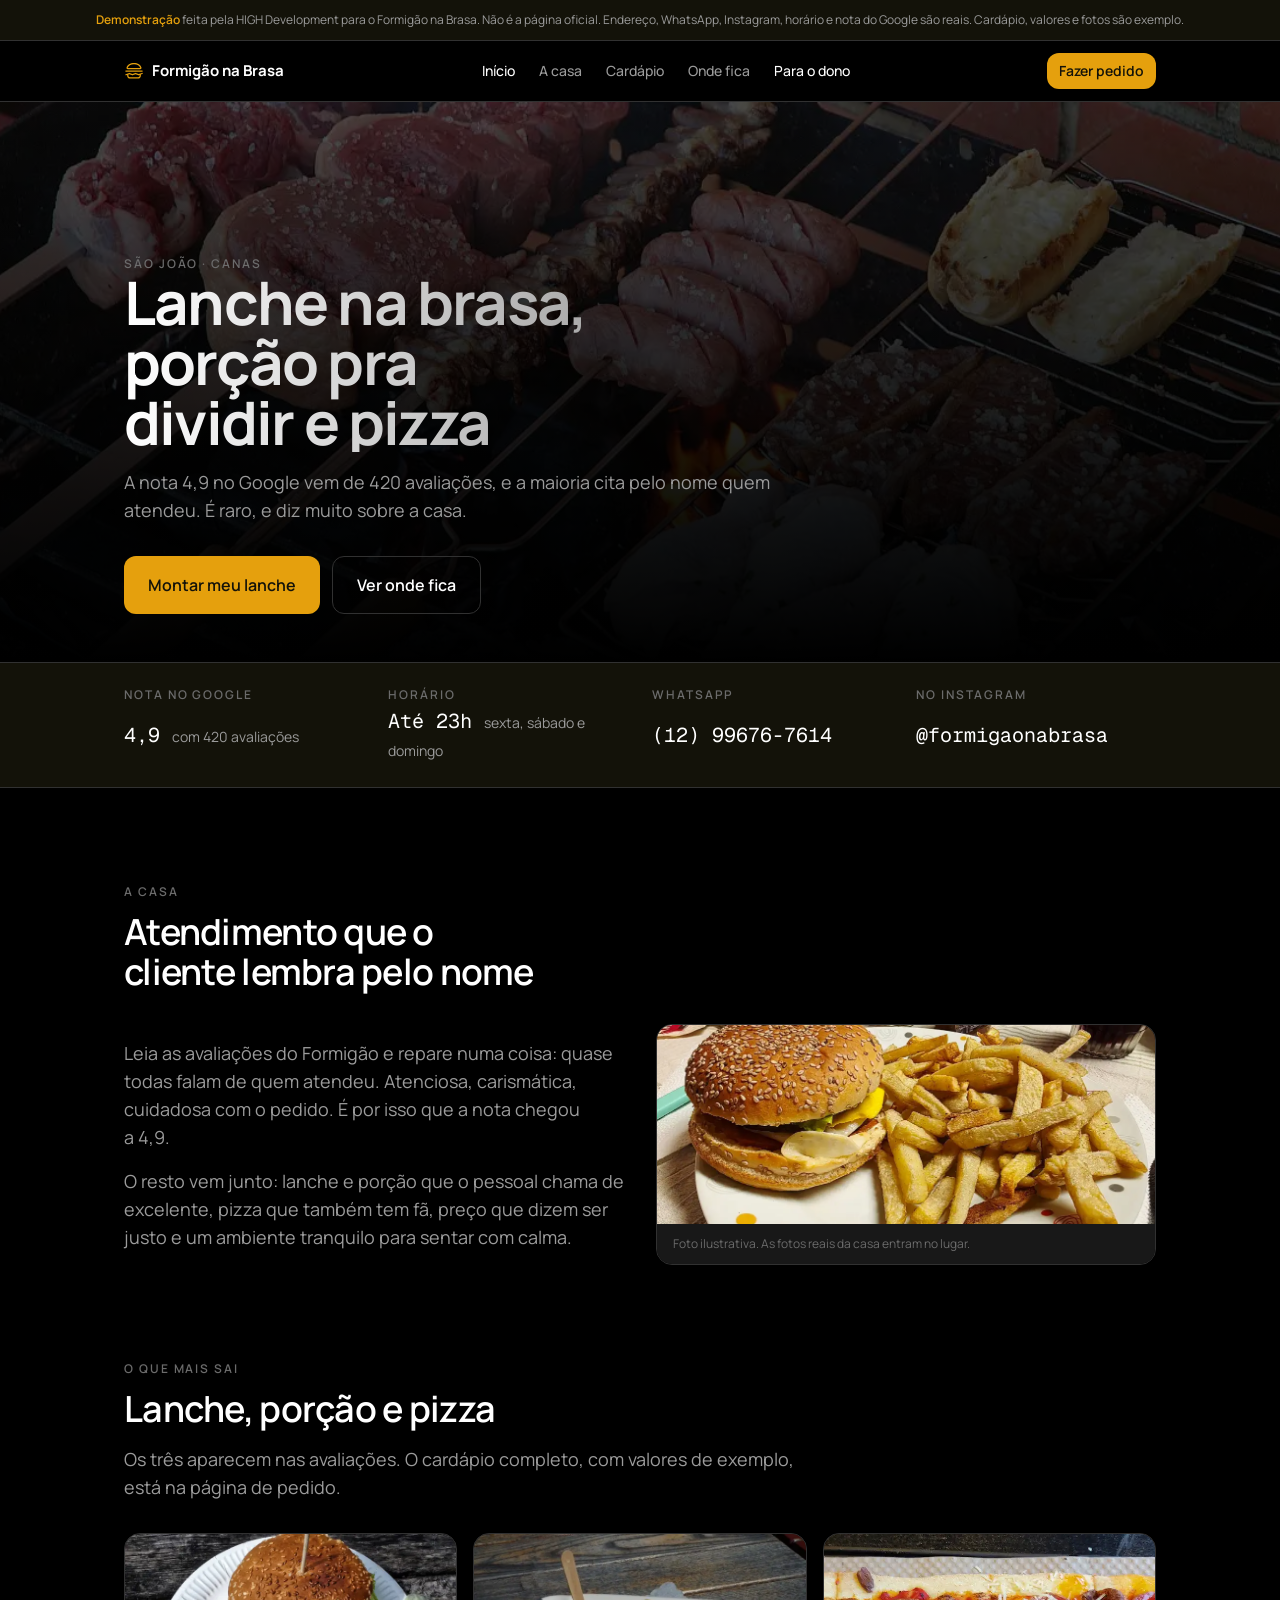
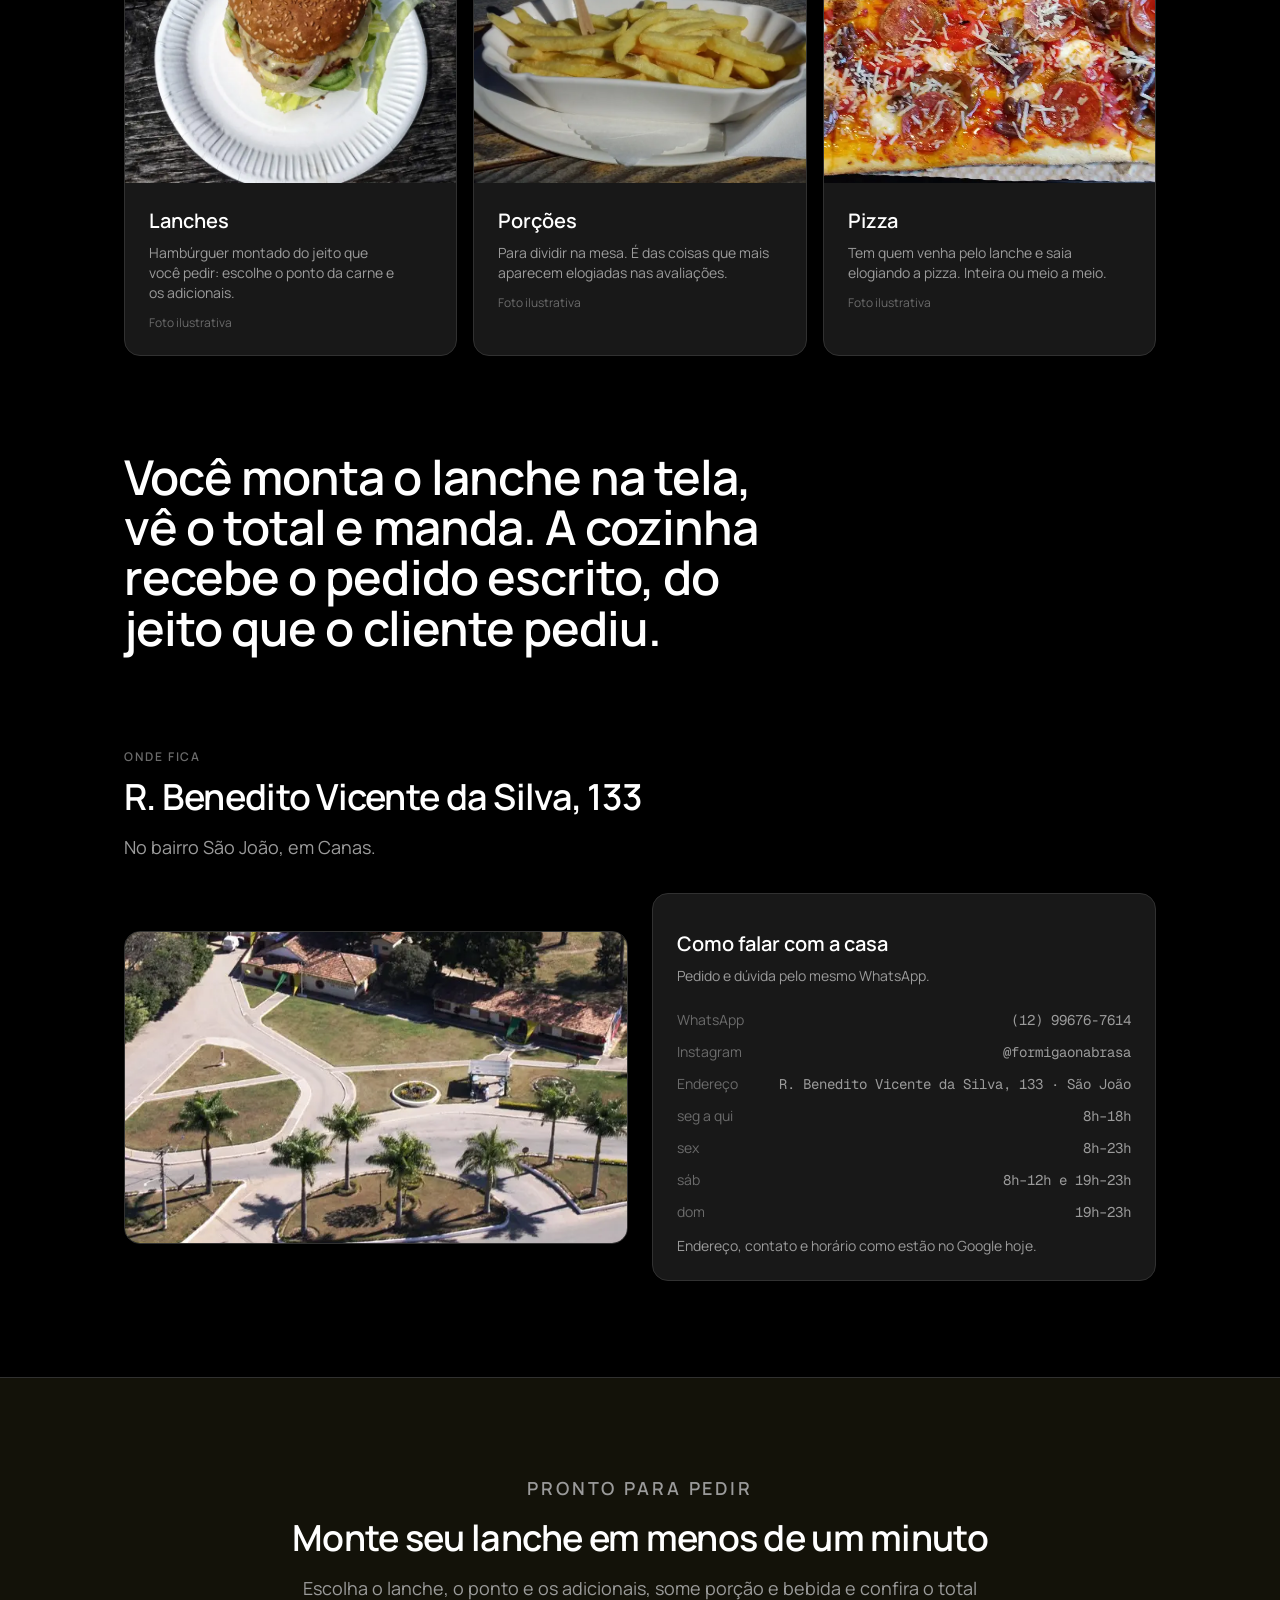
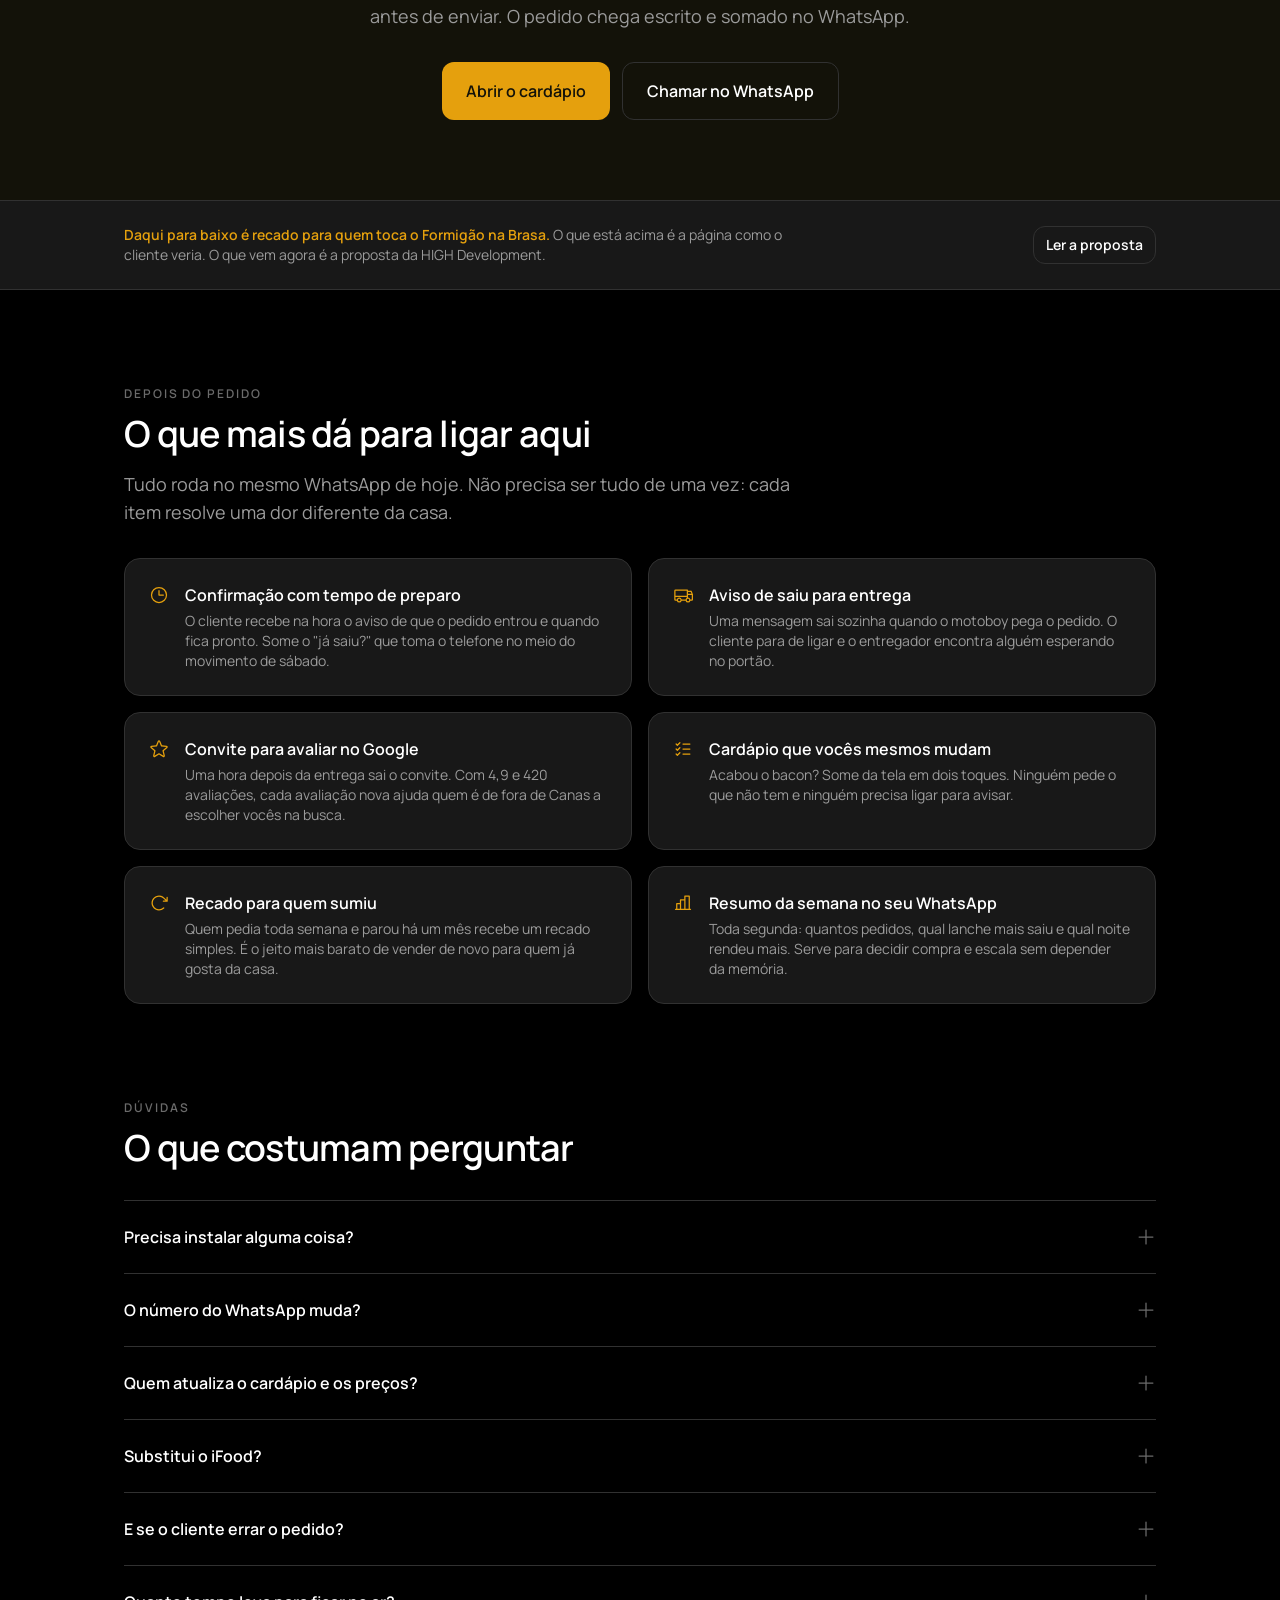
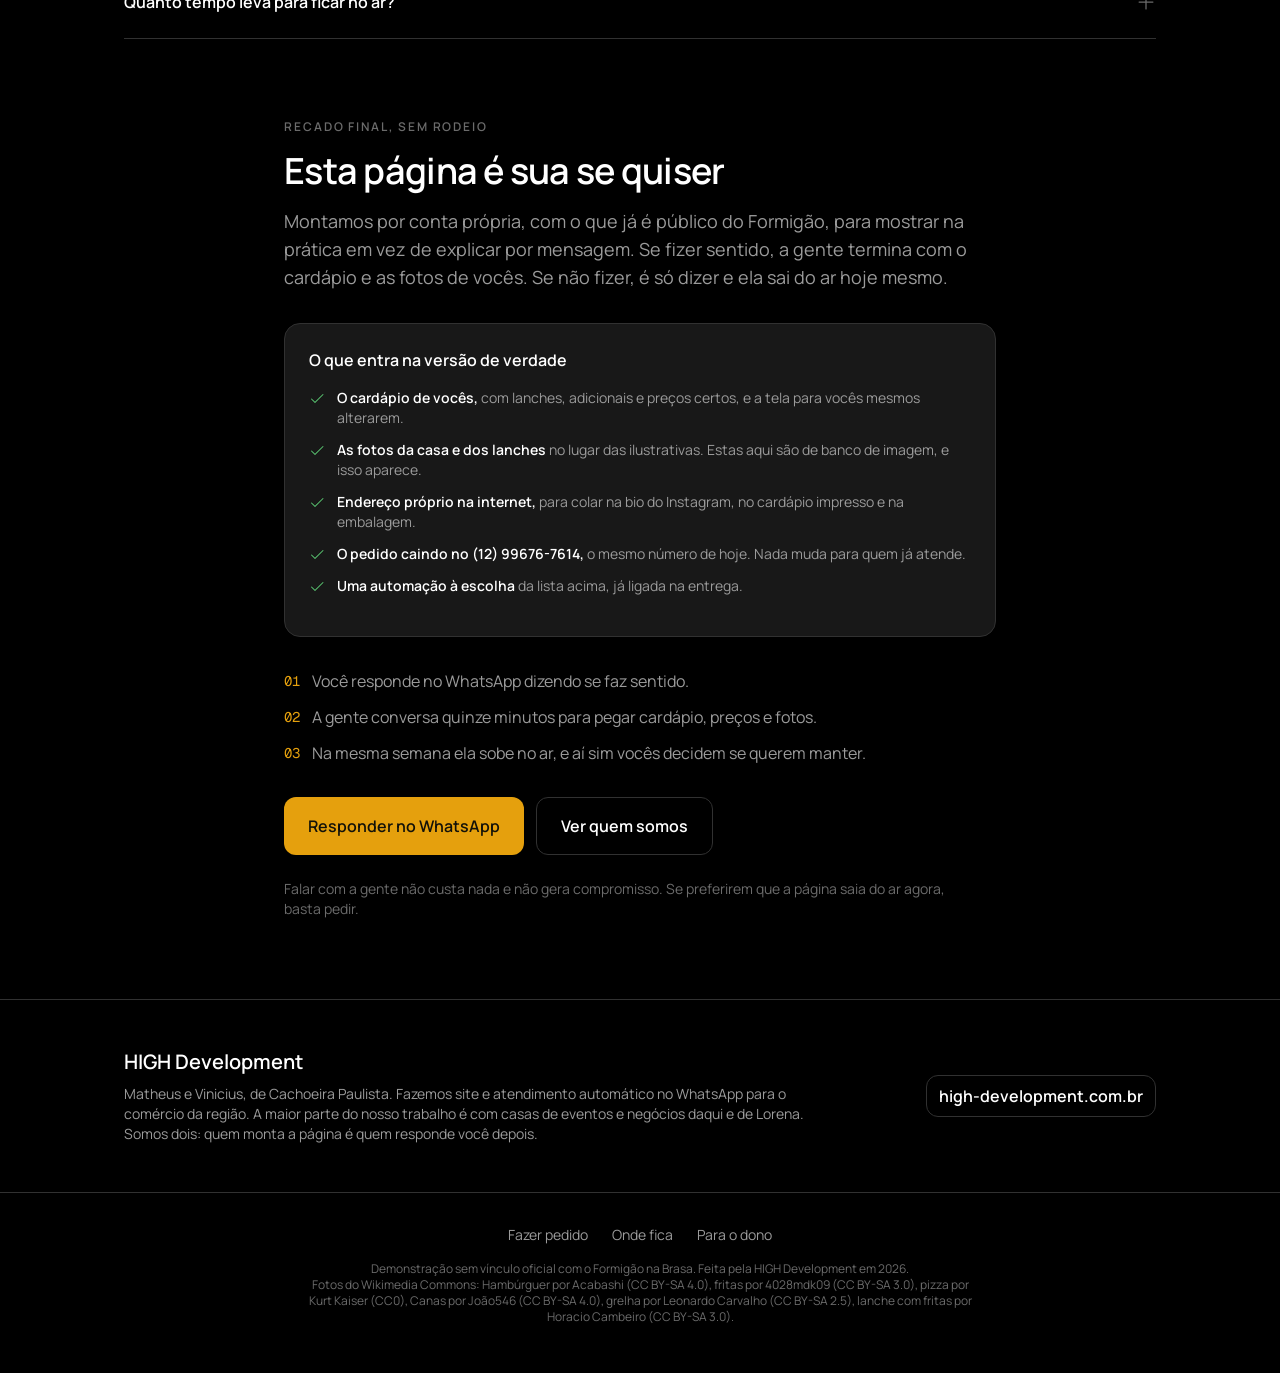
==== formigao-na-brasa/index.html @ fd111092 "demos: formigao-na-brasa, padaria-bella-primavera, terraco-a-casa-da-truta Primeiro lote gerado pelo" ====
<!doctype html>
<html lang="pt-BR">
<meta charset="utf-8">
<meta name="viewport" content="width=device-width, initial-scale=1">
<title>Formigão na Brasa</title>
<meta name="description" content="Formigão na Brasa, no bairro São João, em Canas. Lanche, porção e pizza. Monte o pedido e mande pelo WhatsApp.">
<meta name="robots" content="noindex, nofollow">
<link rel="preconnect" href="https://fonts.googleapis.com">
<link rel="stylesheet" href="https://fonts.googleapis.com/css2?family=Manrope:wght@400;500;600;700&family=Geist+Mono:wght@400;500&display=swap">
<link rel="stylesheet" href="estilo.css">
<style>
/* ---------- capa ---------- */
.capa{position:relative;border-bottom:1px solid var(--line);display:grid;isolation:isolate}
.capa img{grid-area:1/1;width:100%;height:100%;object-fit:cover;opacity:.55}
.capa .sobre{grid-area:1/1;display:flex;align-items:flex-end;min-height:440px}
@media(min-width:768px){.capa .sobre{min-height:520px}}
@media(min-width:1280px){.capa .sobre{min-height:560px}}
.capa .sobre > .in{max-width:1080px;margin:0 auto;padding:0 24px 48px;width:100%}
.capa h1{font-size:30px;line-height:1.05;font-weight:700;letter-spacing:-.03em;
  background:linear-gradient(90deg,#FFFFFF,#9B9B9B);
  -webkit-background-clip:text;background-clip:text;color:transparent;max-width:14ch}
@media(min-width:480px){.capa h1{font-size:40px;line-height:1}}
@media(min-width:768px){.capa h1{font-size:60px}}
.capa .lin{font-size:18px;line-height:28px;color:var(--tx2);margin-top:16px;max-width:680px}
.capa .acts{display:flex;flex-wrap:wrap;gap:12px;margin-top:32px}
.capa::after{content:"";position:absolute;inset:0;pointer-events:none;
  background:linear-gradient(180deg,rgba(0,0,0,.35) 0%,rgba(0,0,0,.85) 70%,#000 100%)}
.capa .sobre{z-index:2}

/* ---------- prova ---------- */
.prova{border-bottom:1px solid var(--line);background:var(--warm)}
.prova > .in{max-width:1080px;margin:0 auto;padding:24px;display:grid;gap:24px}
@media(min-width:768px){.prova > .in{grid-template-columns:repeat(4,1fr)}}
.prova div{display:grid;gap:4px}
.prova .k{font-size:12px;line-height:16px;color:var(--tx3);letter-spacing:.16em;
  text-transform:uppercase;font-weight:600}
.prova .v{font-family:var(--mono);font-size:20px;line-height:28px;color:var(--tx)}
.prova .v small{font-family:var(--sans);font-size:14px;line-height:20px;color:var(--tx2)}

/* ---------- a casa ---------- */
.casa{display:grid;gap:32px;margin-top:32px}
@media(min-width:900px){.casa{grid-template-columns:1fr 1fr;align-items:center}}
.casa p + p{margin-top:16px}
.casa .foto{border:1px solid var(--line);border-radius:16px;overflow:hidden;margin:0}
.casa .foto img{width:100%;height:auto;aspect-ratio:1200/480;object-fit:cover}
.casa .foto figcaption{padding:12px 16px;font-size:12px;line-height:16px;color:var(--tx3);
  background:var(--s1)}

/* ---------- destaques ---------- */
.pratos{display:grid;gap:16px;margin-top:32px}
@media(min-width:768px){.pratos{grid-template-columns:repeat(3,1fr)}}
.prato{border:1px solid var(--line);border-radius:16px;overflow:hidden;background:var(--s1);
  margin:0;display:flex;flex-direction:column}
.prato img{width:100%;height:auto;aspect-ratio:4/3;object-fit:cover}
.prato figcaption{padding:24px;flex:1}
.prato h3{font-size:20px;line-height:28px}
.prato p{font-size:14px;line-height:20px;color:var(--tx2);margin-top:8px}
.prato .nota{font-size:12px;line-height:16px;color:var(--tx3);margin-top:12px}

/* ---------- onde ---------- */
.onde{display:grid;gap:24px;margin-top:32px}
@media(min-width:900px){.onde{grid-template-columns:1fr 1fr;align-items:center}}
.ondeimg{border:1px solid var(--line);border-radius:16px;overflow:hidden;background:var(--s1);margin:0}
.ondeimg img{width:100%;height:auto;aspect-ratio:900/558;object-fit:cover}
.onde > *{min-width:0}
.ondecard dl{margin-top:24px;display:grid;grid-template-columns:1fr;gap:4px;
  font-size:14px;line-height:20px}
.ondecard dt{color:var(--tx3)}
.ondecard dd{margin:0;font-family:var(--mono);color:var(--tx2);min-width:0}
.ondecard dd + dt{margin-top:12px}
@media(min-width:480px){
  .ondecard dl{grid-template-columns:auto 1fr;gap:12px 24px}
  .ondecard dd{text-align:right}
  .ondecard dd + dt{margin-top:0}
}

/* ---------- faixa de pedido ---------- */
.faixa{margin-top:96px;border-top:1px solid var(--line);border-bottom:1px solid var(--line);
  background:var(--warm)}
.faixa > .in{max-width:760px;margin:0 auto;padding:80px 24px;text-align:center}
.faixa h2{margin-top:16px}
.faixa p{font-size:18px;line-height:28px;color:var(--tx2);margin-top:16px}
.faixa .acts{display:flex;flex-wrap:wrap;gap:12px;justify-content:center;margin-top:32px}

/* ---------- proposta ---------- */
.corte{margin-top:96px;padding:24px 0;border-top:1px solid var(--line);
  border-bottom:1px solid var(--line);background:var(--s1)}
.corte > .in{max-width:1080px;margin:0 auto;padding:0 24px;display:flex;align-items:center;
  gap:16px;flex-wrap:wrap;justify-content:space-between}
.corte p{font-size:14px;line-height:20px;color:var(--tx2);max-width:680px}
.corte b{color:var(--amber);font-weight:600}
.final > .in{max-width:760px;margin:0 auto;padding:80px 24px}
.final h2{margin-top:16px}
.final .lead{font-size:18px;line-height:28px;color:var(--tx2);margin-top:16px}
.pacote{background:var(--s1);border:1px solid var(--line);border-radius:16px;padding:24px;
  margin-top:32px}
.pacote h3{font-size:16px;line-height:24px}
.pacote ul{list-style:none;margin-top:16px;padding:0;display:grid;gap:12px}
.pacote li{display:flex;gap:12px;align-items:flex-start;font-size:14px;line-height:20px;
  color:var(--tx2)}
.pacote li svg{flex:0 0 auto;color:var(--ok);margin-top:2px}
.pacote li b{color:var(--tx);font-weight:600}
.passos{display:grid;gap:12px;margin-top:32px}
.passos div{display:flex;gap:12px;align-items:flex-start;font-size:16px;line-height:24px;
  color:var(--tx2)}
.passos .n{font-family:var(--mono);font-size:14px;line-height:24px;color:var(--amber);flex:0 0 auto}
.finalacts{display:flex;flex-wrap:wrap;gap:12px;margin-top:32px}
.nota{font-size:14px;line-height:20px;color:var(--tx3);margin-top:24px}

.faq{margin-top:32px;border-top:1px solid var(--line)}
.faq details{border-bottom:1px solid var(--line)}
.faq summary{list-style:none;cursor:pointer;padding:24px 0;font-size:16px;line-height:24px;
  font-weight:600;display:flex;justify-content:space-between;gap:16px;align-items:center;
  transition:color 700ms var(--ease)}
.faq summary::-webkit-details-marker{display:none}
.faq summary:hover{color:var(--amber)}
.faq summary svg{flex:0 0 auto;color:var(--tx3);transition:transform 700ms var(--ease)}
.faq details[open] summary svg{transform:rotate(45deg)}
.faq p{margin-bottom:24px;font-size:16px;line-height:24px;color:var(--tx2);max-width:680px}

/* ---------- gerador ---------- */
.lead-p{font-size:18px;line-height:28px;color:var(--tx2)}
.cardp{font-size:16px;line-height:24px;color:var(--tx2);margin-top:12px}
.fonte{font-size:12px;line-height:16px;color:var(--tx3);margin-top:16px}
.prova .v.peq{font-size:14px;line-height:28px}
.onde.so{grid-template-columns:1fr}
.onde.so .ondecard{max-width:680px}
.faixa + .corte{margin-top:0;border-top:0}
</style>
<a class="skip" href="#casa">Ir para o conteúdo</a>

<div class="flag">
  <b>Demonstração</b> feita pela HIGH Development para o Formigão na Brasa. Não é a página oficial.
  Endereço, WhatsApp, Instagram, horário e nota do Google são reais. Cardápio, valores e fotos são exemplo.
</div>

<nav>
  <div class="navin">
    <div class="navtop">
      <a class="brand" href="index.html"><svg width="20" height="20" aria-hidden="true" viewBox="0 0 256 256" fill="currentColor"><path d="M48.07,104H207.93a16,16,0,0,0,15.72-19.38C216.22,49.5,176,24,128,24S39.78,49.5,32.35,84.62A16,16,0,0,0,48.07,104ZM128,40c39.82,0,74.21,20.61,79.93,48H48.07L48,87.93C53.79,60.61,88.18,40,128,40ZM229.26,152.48l-41.13,15L151,152.57a8,8,0,0,0-5.94,0l-37,14.81L71,152.57a8,8,0,0,0-5.7-.09l-44,16a8,8,0,0,0,5.47,15L40,178.69V184a40,40,0,0,0,40,40h96a40,40,0,0,0,40-40v-9.67l18.73-6.81a8,8,0,1,0-5.47-15ZM200,184a24,24,0,0,1-24,24H80a24,24,0,0,1-24-24V172.88l11.87-4.32L105,183.43a8,8,0,0,0,5.94,0l37-14.81,37,14.81a8,8,0,0,0,5.7.09l9.27-3.37ZM16,128a8,8,0,0,1,8-8H232a8,8,0,0,1,0,16H24A8,8,0,0,1,16,128Z"/></svg>
        <span class="bl">Formigão na Brasa</span><span class="bs">Formigão</span></a>
      <a class="btn sm" href="pedido.html">Fazer pedido</a>
    </div>
    <div class="navlinks">
      <a href="index.html" aria-current="page">Início</a>
      <a href="#casa">A casa</a>
      <a href="#destaques">Cardápio</a>
      <a href="#onde">Onde fica</a>
      <a href="#proposta">Para o dono</a>
    </div>
  </div>
</nav>

<main>

<div class="capa">
  <img src="churrasco.webp" width="1400" height="788" alt="Carnes assando na grelha sobre a brasa" loading="eager">
  <div class="sobre">
    <div class="in">
      <p class="eyebrow">São João · Canas</p>
      <h1>Lanche na brasa, porção pra dividir e pizza</h1>
      <p class="lin">A nota 4,9 no Google vem de 420 avaliações, e a maioria cita pelo nome quem atendeu. É raro, e diz muito sobre a casa.</p>
      <div class="acts">
        <a class="btn big" href="pedido.html">Montar meu lanche</a>
        <a class="btn big ghost" href="#onde">Ver onde fica</a>
      </div>
    </div>
  </div>
</div>

<div class="prova">
  <div class="in">
    <div><span class="k">Nota no Google</span><span class="v">4,9 <small>com 420 avaliações</small></span></div>
    <div><span class="k">Horário</span><span class="v">Até 23h <small>sexta, sábado e domingo</small></span></div>
    <div><span class="k">WhatsApp</span><span class="v">(12) 99676-7614</span></div>
    <div><span class="k">No Instagram</span><span class="v">@formigaonabrasa</span></div>
  </div>
</div>

<div class="wrap">
  <section id="casa">
    <div class="sechead">
      <p class="eyebrow rv">A casa</p>
      <h2 class="rv">Atendimento que o cliente lembra pelo nome</h2>
    </div>
    <div class="casa">
      <div class="rv">
        <p class="lead-p">Leia as avaliações do Formigão e repare numa coisa: quase todas falam de quem atendeu. Atenciosa, carismática, cuidadosa com o pedido. É por isso que a nota chegou a 4,9.</p>
        <p class="lead-p">O resto vem junto: lanche e porção que o pessoal chama de excelente, pizza que também tem fã, preço que dizem ser justo e um ambiente tranquilo para sentar com calma.</p>
      </div>
      <figure class="foto rv">
        <img src="burger-mesa.webp" width="1200" height="480" alt="Hambúrguer com gergelim e fritas servido no prato" loading="lazy">
        <figcaption>Foto ilustrativa. As fotos reais da casa entram no lugar.</figcaption>
      </figure>
    </div>
  </section>

  <section id="destaques">
    <div class="sechead">
      <p class="eyebrow rv">O que mais sai</p>
      <h2 class="rv">Lanche, porção e pizza</h2>
      <p class="secsub rv">Os três aparecem nas avaliações. O cardápio completo, com valores de exemplo, está na página de pedido.</p>
    </div>
    <div class="pratos">
      <figure class="prato rv">
        <img src="burger.webp" width="720" height="540" alt="Hambúrguer com queijo, alface e cebola no pão com gergelim" loading="lazy">
        <figcaption>
          <h3>Lanches</h3>
          <p>Hambúrguer montado do jeito que você pedir: escolhe o ponto da carne e os adicionais.</p>
          <p class="nota">Foto ilustrativa</p>
        </figcaption>
      </figure>
      <figure class="prato rv">
        <img src="fritas.webp" width="720" height="540" alt="Porção de batata frita numa travessa branca" loading="lazy">
        <figcaption>
          <h3>Porções</h3>
          <p>Para dividir na mesa. É das coisas que mais aparecem elogiadas nas avaliações.</p>
          <p class="nota">Foto ilustrativa</p>
        </figcaption>
      </figure>
      <figure class="prato rv">
        <img src="hero.webp" width="720" height="540" alt="Pizza assada com calabresa, tomate e queijo" loading="lazy">
        <figcaption>
          <h3>Pizza</h3>
          <p>Tem quem venha pelo lanche e saia elogiando a pizza. Inteira ou meio a meio.</p>
          <p class="nota">Foto ilustrativa</p>
        </figcaption>
      </figure>
    </div>
  </section>
</div>

<div class="wrap tagline">
  <p id="tag">Você monta o lanche na tela, vê o total e manda. A cozinha recebe o pedido escrito, do jeito que o cliente pediu.</p>
</div>

<div class="wrap">
  <section id="onde">
    <div class="sechead">
      <p class="eyebrow rv">Onde fica</p>
      <h2 class="rv">R. Benedito Vicente da Silva, 133</h2>
      <p class="secsub rv">No bairro São João, em Canas.</p>
    </div>
    <div class="onde">
      <figure class="ondeimg rv">
        <img src="canas.webp" width="900" height="600" alt="Vista aérea de uma praça com palmeiras em Canas" loading="lazy">
      </figure>
      <div class="blk ondecard rv">
        <h3>Como falar com a casa</h3>
        <p class="cardp">Pedido e dúvida pelo mesmo WhatsApp.</p>
        <dl>
          <dt>WhatsApp</dt><dd>(12) 99676-7614</dd>
          <dt>Instagram</dt><dd>@formigaonabrasa</dd>
          <dt>Endereço</dt><dd>R. Benedito Vicente da Silva, 133 · São João</dd>
          <dt>seg a qui</dt><dd>8h–18h</dd>
          <dt>sex</dt><dd>8h–23h</dd>
          <dt>sáb</dt><dd>8h–12h e 19h–23h</dd>
          <dt>dom</dt><dd>19h–23h</dd>
        </dl>
        <p class="fonte">Endereço, contato e horário como estão no Google hoje.</p>
      </div>
    </div>
  </section>
</div>

<div class="faixa">
  <div class="in">
    <p class="eyebrow rv">Pronto para pedir</p>
    <h2 class="rv">Monte seu lanche em menos de um minuto</h2>
    <p class="rv">Escolha o lanche, o ponto e os adicionais, some porção e bebida e confira o total antes de enviar. O pedido chega escrito e somado no WhatsApp.</p>
    <div class="acts rv">
      <a class="btn big" href="pedido.html">Abrir o cardápio</a>
      <a class="btn big ghost" href="https://wa.me/5512996767614" target="_blank" rel="noopener">Chamar no WhatsApp</a>
    </div>
  </div>
</div>

<div class="corte">
  <div class="in">
    <p><b>Daqui para baixo é recado para quem toca o Formigão na Brasa.</b> O que está acima é a página como o cliente veria. O que vem agora é a proposta da HIGH Development.</p>
    <a class="btn sm ghost" href="#proposta">Ler a proposta</a>
  </div>
</div>

<div class="wrap">
  <section id="proposta" style="padding-top:96px">
    <div class="sechead">
      <p class="eyebrow rv">Depois do pedido</p>
      <h2 class="rv">O que mais dá para ligar aqui</h2>
      <p class="secsub rv">Tudo roda no mesmo WhatsApp de hoje. Não precisa ser tudo de uma vez: cada item resolve uma dor diferente da casa.</p>
    </div>
    <div class="cols2">
      <article class="blk icon rv">
        <svg width="20" height="20" aria-hidden="true" viewBox="0 0 256 256" fill="currentColor"><path d="M128,24A104,104,0,1,0,232,128,104.11,104.11,0,0,0,128,24Zm0,192a88,88,0,1,1,88-88A88.1,88.1,0,0,1,128,216Zm64-88a8,8,0,0,1-8,8H128a8,8,0,0,1-8-8V72a8,8,0,0,1,16,0v48h48A8,8,0,0,1,192,128Z"/></svg>
        <div><h3>Confirmação com tempo de preparo</h3><p>O cliente recebe na hora o aviso de que o pedido entrou e quando fica pronto. Some o &quot;já saiu?&quot; que toma o telefone no meio do movimento de sábado.</p></div>
      </article>
      <article class="blk icon rv">
        <svg width="20" height="20" aria-hidden="true" viewBox="0 0 256 256" fill="currentColor"><path d="M255.42,117l-14-35A15.93,15.93,0,0,0,226.58,72H192V64a8,8,0,0,0-8-8H32A16,16,0,0,0,16,72V184a16,16,0,0,0,16,16H49a32,32,0,0,0,62,0h50a32,32,0,0,0,62,0h17a16,16,0,0,0,16-16V120A7.94,7.94,0,0,0,255.42,117ZM192,88h34.58l9.6,24H192ZM32,72H176v64H32ZM80,208a16,16,0,1,1,16-16A16,16,0,0,1,80,208Zm81-24H111a32,32,0,0,0-62,0H32V152H176v12.31A32.11,32.11,0,0,0,161,184Zm31,24a16,16,0,1,1,16-16A16,16,0,0,1,192,208Zm48-24H223a32.06,32.06,0,0,0-31-24V128h48Z"/></svg>
        <div><h3>Aviso de saiu para entrega</h3><p>Uma mensagem sai sozinha quando o motoboy pega o pedido. O cliente para de ligar e o entregador encontra alguém esperando no portão.</p></div>
      </article>
      <article class="blk icon rv">
        <svg width="20" height="20" aria-hidden="true" viewBox="0 0 256 256" fill="currentColor"><path d="M239.18,97.26A16.38,16.38,0,0,0,224.92,86l-59-4.76L143.14,26.15a16.36,16.36,0,0,0-30.27,0L90.11,81.23,31.08,86a16.46,16.46,0,0,0-9.37,28.86l45,38.83L53,211.75a16.38,16.38,0,0,0,24.5,17.82L128,198.49l50.53,31.08A16.4,16.4,0,0,0,203,211.75l-13.76-58.07,45-38.83A16.43,16.43,0,0,0,239.18,97.26Zm-15.34,5.47-48.7,42a8,8,0,0,0-2.56,7.91l14.88,62.8a.37.37,0,0,1-.17.48c-.18.14-.23.11-.38,0l-54.72-33.65a8,8,0,0,0-8.38,0L69.09,215.94c-.15.09-.19.12-.38,0a.37.37,0,0,1-.17-.48l14.88-62.8a8,8,0,0,0-2.56-7.91l-48.7-42c-.12-.1-.23-.19-.13-.5s.18-.27.33-.29l63.92-5.16A8,8,0,0,0,103,91.86l24.62-59.61c.08-.17.11-.25.35-.25s.27.08.35.25L153,91.86a8,8,0,0,0,6.75,4.92l63.92,5.16c.15,0,.24,0,.33.29S224,102.63,223.84,102.73Z"/></svg>
        <div><h3>Convite para avaliar no Google</h3><p>Uma hora depois da entrega sai o convite. Com 4,9 e 420 avaliações, cada avaliação nova ajuda quem é de fora de Canas a escolher vocês na busca.</p></div>
      </article>
      <article class="blk icon rv">
        <svg width="20" height="20" aria-hidden="true" viewBox="0 0 256 256" fill="currentColor"><path d="M224,128a8,8,0,0,1-8,8H128a8,8,0,0,1,0-16h88A8,8,0,0,1,224,128ZM128,72h88a8,8,0,0,0,0-16H128a8,8,0,0,0,0,16Zm88,112H128a8,8,0,0,0,0,16h88a8,8,0,0,0,0-16ZM82.34,42.34,56,68.69,45.66,58.34A8,8,0,0,0,34.34,69.66l16,16a8,8,0,0,0,11.32,0l32-32A8,8,0,0,0,82.34,42.34Zm0,64L56,132.69,45.66,122.34a8,8,0,0,0-11.32,11.32l16,16a8,8,0,0,0,11.32,0l32-32a8,8,0,0,0-11.32-11.32Zm0,64L56,196.69,45.66,186.34a8,8,0,0,0-11.32,11.32l16,16a8,8,0,0,0,11.32,0l32-32a8,8,0,0,0-11.32-11.32Z"/></svg>
        <div><h3>Cardápio que vocês mesmos mudam</h3><p>Acabou o bacon? Some da tela em dois toques. Ninguém pede o que não tem e ninguém precisa ligar para avisar.</p></div>
      </article>
      <article class="blk icon rv">
        <svg width="20" height="20" aria-hidden="true" viewBox="0 0 256 256" fill="currentColor"><path d="M240,56v48a8,8,0,0,1-8,8H184a8,8,0,0,1,0-16H211.4L184.81,71.64l-.25-.24a80,80,0,1,0-1.67,114.78,8,8,0,0,1,11,11.63A95.44,95.44,0,0,1,128,224h-1.32A96,96,0,1,1,195.75,60L224,85.8V56a8,8,0,1,1,16,0Z"/></svg>
        <div><h3>Recado para quem sumiu</h3><p>Quem pedia toda semana e parou há um mês recebe um recado simples. É o jeito mais barato de vender de novo para quem já gosta da casa.</p></div>
      </article>
      <article class="blk icon rv">
        <svg width="20" height="20" aria-hidden="true" viewBox="0 0 256 256" fill="currentColor"><path d="M224,200h-8V40a8,8,0,0,0-8-8H152a8,8,0,0,0-8,8V80H96a8,8,0,0,0-8,8v40H48a8,8,0,0,0-8,8v64H32a8,8,0,0,0,0,16H224a8,8,0,0,0,0-16ZM160,48h40V200H160ZM104,96h40V200H104ZM56,144H88v56H56Z"/></svg>
        <div><h3>Resumo da semana no seu WhatsApp</h3><p>Toda segunda: quantos pedidos, qual lanche mais saiu e qual noite rendeu mais. Serve para decidir compra e escala sem depender da memória.</p></div>
      </article>
    </div>
  </section>

  <section>
    <div class="sechead">
      <p class="eyebrow rv">Dúvidas</p>
      <h2 class="rv">O que costumam perguntar</h2>
    </div>
    <div class="faq rv">
      <details><summary>Precisa instalar alguma coisa?<svg width="20" height="20" aria-hidden="true" viewBox="0 0 256 256" fill="currentColor"><path d="M224,128a8,8,0,0,1-8,8H136v80a8,8,0,0,1-16,0V136H40a8,8,0,0,1,0-16h80V40a8,8,0,0,1,16,0v80h80A8,8,0,0,1,224,128Z"/></svg></summary>
        <p>Não. É uma página na internet, abre no navegador do celular. O cliente não baixa aplicativo e vocês não instalam nada.</p></details>
      <details><summary>O número do WhatsApp muda?<svg width="20" height="20" aria-hidden="true" viewBox="0 0 256 256" fill="currentColor"><path d="M224,128a8,8,0,0,1-8,8H136v80a8,8,0,0,1-16,0V136H40a8,8,0,0,1,0-16h80V40a8,8,0,0,1,16,0v80h80A8,8,0,0,1,224,128Z"/></svg></summary>
        <p>Continua o mesmo (12) 99676-7614. O pedido chega nele como uma mensagem comum, só que escrita e somada.</p></details>
      <details><summary>Quem atualiza o cardápio e os preços?<svg width="20" height="20" aria-hidden="true" viewBox="0 0 256 256" fill="currentColor"><path d="M224,128a8,8,0,0,1-8,8H136v80a8,8,0,0,1-16,0V136H40a8,8,0,0,1,0-16h80V40a8,8,0,0,1,16,0v80h80A8,8,0,0,1,224,128Z"/></svg></summary>
        <p>Vocês, por uma tela simples, sem mexer em código. Se preferirem, a gente atualiza quando mandarem a lista nova.</p></details>
      <details><summary>Substitui o iFood?<svg width="20" height="20" aria-hidden="true" viewBox="0 0 256 256" fill="currentColor"><path d="M224,128a8,8,0,0,1-8,8H136v80a8,8,0,0,1-16,0V136H40a8,8,0,0,1,0-16h80V40a8,8,0,0,1,16,0v80h80A8,8,0,0,1,224,128Z"/></svg></summary>
        <p>Não precisa substituir. Aqui não existe comissão por pedido e o cliente é de vocês. Muita casa usa os dois e manda este link para quem já é cliente.</p></details>
      <details><summary>E se o cliente errar o pedido?<svg width="20" height="20" aria-hidden="true" viewBox="0 0 256 256" fill="currentColor"><path d="M224,128a8,8,0,0,1-8,8H136v80a8,8,0,0,1-16,0V136H40a8,8,0,0,1,0-16h80V40a8,8,0,0,1,16,0v80h80A8,8,0,0,1,224,128Z"/></svg></summary>
        <p>A conversa continua sendo WhatsApp, então é só responder e acertar ali mesmo. A página organiza o pedido, não fecha a porta.</p></details>
      <details><summary>Quanto tempo leva para ficar no ar?<svg width="20" height="20" aria-hidden="true" viewBox="0 0 256 256" fill="currentColor"><path d="M224,128a8,8,0,0,1-8,8H136v80a8,8,0,0,1-16,0V136H40a8,8,0,0,1,0-16h80V40a8,8,0,0,1,16,0v80h80A8,8,0,0,1,224,128Z"/></svg></summary>
        <p>Esta demonstração saiu em um dia, só com o que já é público de vocês. Com o cardápio e as fotos em mãos, a versão de verdade sobe na mesma semana.</p></details>
    </div>
  </section>
</div>

<div class="final">
  <div class="in">
    <p class="eyebrow rv">Recado final, sem rodeio</p>
    <h2 class="rv">Esta página é sua se quiser</h2>
    <p class="lead rv">Montamos por conta própria, com o que já é público do Formigão, para mostrar na prática em vez de explicar por mensagem. Se fizer sentido, a gente termina com o cardápio e as fotos de vocês. Se não fizer, é só dizer e ela sai do ar hoje mesmo.</p>

    <div class="pacote rv">
      <h3>O que entra na versão de verdade</h3>
      <ul>
        <li><svg width="16" height="16" aria-hidden="true" viewBox="0 0 256 256" fill="currentColor"><path d="M229.66,77.66l-128,128a8,8,0,0,1-11.32,0l-56-56a8,8,0,0,1,11.32-11.32L96,188.69,218.34,66.34a8,8,0,0,1,11.32,11.32Z"/></svg><span><b>O cardápio de vocês,</b> com lanches, adicionais e preços certos, e a tela para vocês mesmos alterarem.</span></li>
        <li><svg width="16" height="16" aria-hidden="true" viewBox="0 0 256 256" fill="currentColor"><path d="M229.66,77.66l-128,128a8,8,0,0,1-11.32,0l-56-56a8,8,0,0,1,11.32-11.32L96,188.69,218.34,66.34a8,8,0,0,1,11.32,11.32Z"/></svg><span><b>As fotos da casa e dos lanches</b> no lugar das ilustrativas. Estas aqui são de banco de imagem, e isso aparece.</span></li>
        <li><svg width="16" height="16" aria-hidden="true" viewBox="0 0 256 256" fill="currentColor"><path d="M229.66,77.66l-128,128a8,8,0,0,1-11.32,0l-56-56a8,8,0,0,1,11.32-11.32L96,188.69,218.34,66.34a8,8,0,0,1,11.32,11.32Z"/></svg><span><b>Endereço próprio na internet,</b> para colar na bio do Instagram, no cardápio impresso e na embalagem.</span></li>
        <li><svg width="16" height="16" aria-hidden="true" viewBox="0 0 256 256" fill="currentColor"><path d="M229.66,77.66l-128,128a8,8,0,0,1-11.32,0l-56-56a8,8,0,0,1,11.32-11.32L96,188.69,218.34,66.34a8,8,0,0,1,11.32,11.32Z"/></svg><span><b>O pedido caindo no (12) 99676-7614,</b> o mesmo número de hoje. Nada muda para quem já atende.</span></li>
        <li><svg width="16" height="16" aria-hidden="true" viewBox="0 0 256 256" fill="currentColor"><path d="M229.66,77.66l-128,128a8,8,0,0,1-11.32,0l-56-56a8,8,0,0,1,11.32-11.32L96,188.69,218.34,66.34a8,8,0,0,1,11.32,11.32Z"/></svg><span><b>Uma automação à escolha</b> da lista acima, já ligada na entrega.</span></li>
      </ul>
    </div>

    <div class="passos rv">
      <div><span class="n">01</span><span>Você responde no WhatsApp dizendo se faz sentido.</span></div>
      <div><span class="n">02</span><span>A gente conversa quinze minutos para pegar cardápio, preços e fotos.</span></div>
      <div><span class="n">03</span><span>Na mesma semana ela sobe no ar, e aí sim vocês decidem se querem manter.</span></div>
    </div>

    <div class="finalacts rv">
      <a class="btn big" href="https://wa.me/5512991231603?text=Oi%20Matheus%2C%20sou%20do%20Formig%C3%A3o%20na%20Brasa.%20Vi%20a%20p%C3%A1gina%20que%20voc%C3%AAs%20montaram." target="_blank" rel="noopener">Responder no WhatsApp</a>
      <a class="btn big ghost" href="https://www.high-development.com.br/" target="_blank" rel="noopener">Ver quem somos</a>
    </div>
    <p class="nota rv">Falar com a gente não custa nada e não gera compromisso. Se preferirem que a página saia do ar agora, basta pedir.</p>
  </div>
</div>
</main>

<div class="sig">
  <div class="in">
    <div class="g">
      <div>
        <h3>HIGH Development</h3>
        <p>Matheus e Vinicius, de Cachoeira Paulista. Fazemos site e atendimento automático no WhatsApp para o comércio da região. A maior parte do nosso trabalho é com casas de eventos e negócios daqui e de Lorena. Somos dois: quem monta a página é quem responde você depois.</p>
      </div>
      <a class="btn ghost" href="https://www.high-development.com.br/" target="_blank" rel="noopener">high-development.com.br</a>
    </div>
  </div>
</div>
<footer>
  <div class="links">
    <a href="pedido.html">Fazer pedido</a>
    <a href="#onde">Onde fica</a>
    <a href="#proposta">Para o dono</a>
  </div>
  <small>
    Demonstração sem vínculo oficial com o Formigão na Brasa. Feita pela HIGH Development em 2026.<br>
    Fotos do Wikimedia Commons: Hambúrguer por Acabashi (CC BY-SA 4.0), fritas por 4028mdk09 (CC BY-SA 3.0), pizza por Kurt Kaiser (CC0), Canas por João546 (CC BY-SA 4.0), grelha por Leonardo Carvalho (CC BY-SA 2.5), lanche com fritas por Horacio Cambeiro (CC BY-SA 3.0).
  </small>
</footer>

<script>
(function(){
  "use strict";
  var io=new IntersectionObserver(function(es){
    es.forEach(function(e){ if(e.isIntersecting){ e.target.classList.add("vis"); io.unobserve(e.target);} });
  },{rootMargin:"0px 0px -10% 0px",threshold:0.1});
  [].forEach.call(document.querySelectorAll(".rv"),function(el){ io.observe(el); });

  var tag=document.getElementById("tag");
  tag.innerHTML=tag.textContent.split(" ").map(function(w){return '<span class="w">'+w+'</span>';}).join(" ");
  var pal=tag.querySelectorAll(".w");
  var io2=new IntersectionObserver(function(es){
    es.forEach(function(e){
      if(!e.isIntersecting) return;
      var i=[].indexOf.call(pal,e.target);
      window.setTimeout(function(){ e.target.classList.add("on"); }, i*45);
      io2.unobserve(e.target);
    });
  },{rootMargin:"0px 0px -35% 0px",threshold:1});
  [].forEach.call(pal,function(w){ io2.observe(w); });

  var io3=new IntersectionObserver(function(es){
    es.forEach(function(e){
      if(!e.isIntersecting) return;
      document.querySelectorAll('.navlinks a[href^="#"]').forEach(function(a){
        a.setAttribute("aria-current", a.getAttribute("href")==="#"+e.target.id ? "true":"false");
      });
    });
  },{rootMargin:"-40% 0px -55% 0px"});
  ["casa","destaques","onde","proposta"].forEach(function(id){
    var el=document.getElementById(id); if(el) io3.observe(el);
  });
})();
</script>
---- formigao-na-brasa/estilo.css ----
:root{
  --bg:#000000; --warm:#131209;
  --s1:#181818; --s2:#1F1F1F; --s3:#272727; --line:#313131;
  --tx:#FFFFFF; --tx2:#9B9B9B; --tx3:#6B6B6B;
  --amber:#E5A00D; --amber2:#F2B42B; --onamber:#131209;
  --ok:#5BC873; --bad:#FF9592;
  --ease:cubic-bezier(0.32,0.72,0,1);
  --sans:"Manrope",system-ui,sans-serif;
  --mono:"Geist Mono",ui-monospace,monospace;
}
*{box-sizing:border-box}
[hidden]{display:none!important}
html{scroll-behavior:smooth;overflow-x:clip}
body{margin:0;background:var(--bg);color:var(--tx);font-family:var(--sans);
  font-size:16px;line-height:24px;-webkit-font-smoothing:antialiased;overflow-x:clip}
p{text-wrap:pretty;margin:0}
h1,h2,h3,h4,p,li,dt,dd,a,summary{overflow-wrap:anywhere}
.cols3>*,.cols2>*{min-width:0}
h1,h2,h3,h4{text-wrap:balance;margin:0;font-weight:600}
img{display:block;max-width:100%}
.wrap{max-width:1080px;margin:0 auto;padding:0 24px}
.eyebrow{font-size:12px;line-height:16px;font-weight:600;letter-spacing:.16em;
  text-transform:uppercase;color:var(--tx3)}
.skip{position:absolute;left:8px;top:-64px;z-index:50;background:var(--amber);
  color:var(--onamber);padding:8px 16px;border-radius:8px;font-size:14px;line-height:20px;
  font-weight:600;text-decoration:none;transition:top 700ms var(--ease)}
.skip:focus{top:8px}

.flag{background:var(--warm);border-bottom:1px solid var(--line);font-size:12px;
  line-height:16px;color:var(--tx2);padding:12px 24px;text-align:center}
.flag b{color:var(--amber);font-weight:600}

nav{position:sticky;top:0;z-index:30;background:var(--bg);border-bottom:1px solid var(--line)}
.navin{max-width:1080px;margin:0 auto;padding:12px 24px;display:flex;align-items:center;
  justify-content:space-between;gap:16px;flex-wrap:wrap}
.brand{display:flex;align-items:center;gap:8px;font-weight:700;white-space:nowrap;
  color:inherit;text-decoration:none;font-size:15px;line-height:24px;min-width:0}
.brand svg{flex:0 0 auto;color:var(--amber)}
.navlinks{order:3;width:100%;display:flex;gap:20px;overflow-x:auto;scrollbar-width:none;
  -ms-overflow-style:none;padding-bottom:2px;margin-bottom:-2px}
.navlinks::-webkit-scrollbar{display:none}
@media(min-width:1000px){
  .navlinks{order:0;width:auto;gap:24px;overflow:visible;padding:0;margin:0}
  .navin{flex-wrap:nowrap}
}
.navlinks a{color:var(--tx2);text-decoration:none;font-size:14px;line-height:20px;
  font-weight:500;white-space:nowrap;transition:color 700ms var(--ease)}
.navtop{display:flex;align-items:center;justify-content:space-between;gap:12px;width:100%;min-width:0}
.navtop .brand{overflow:hidden;text-overflow:ellipsis;min-width:0}
.navtop .btn.sm{flex:0 0 auto}
@media(max-width:999px){
  .navin{padding:10px 24px;gap:8px}
  .brand{font-size:14px}
  .navtop .btn.sm{font-size:13px;padding:8px 10px}
}
@media(min-width:1000px){
  .navtop{display:contents}
  .brand{order:0}
  .navlinks{order:1}
  .navtop .btn.sm{order:2}
}
.navlinks a:hover,.navlinks a[aria-current="true"],.navlinks a[aria-current="page"]{color:var(--tx)}

.btn{display:inline-flex;align-items:center;justify-content:center;gap:8px;
  font-family:var(--sans);font-size:16px;line-height:24px;font-weight:600;
  background:var(--amber);color:var(--onamber);border:0;border-radius:12px;
  padding:8px 12px;cursor:pointer;text-decoration:none;
  transition:background 700ms var(--ease),transform 700ms var(--ease)}
.btn:hover{background:var(--amber2)}
.btn:active{transform:translateY(1px)}
.btn.sm{font-size:14px;line-height:20px}
.btn.big{padding:16px 24px}
.btn.ghost{background:transparent;color:var(--tx);border:1px solid var(--line)}
.btn.ghost:hover{background:var(--s1)}
.btn:disabled{background:var(--s3);color:var(--tx3);cursor:not-allowed;transform:none}
a:focus-visible,button:focus-visible,input:focus-visible,textarea:focus-visible{
  outline:2px solid var(--amber);outline-offset:2px}

section{padding:96px 0 0}
.sechead{max-width:680px}
h2{font-size:36px;line-height:40px;letter-spacing:-.02em;margin-top:12px}
.secsub{font-size:18px;line-height:28px;color:var(--tx2);margin-top:16px}

.card{background:var(--s1);border:1px solid var(--line);border-radius:16px;padding:24px}
.blk{background:var(--s1);border:1px solid var(--line);border-radius:16px;padding:24px}
.blk .n{font-family:var(--mono);font-size:14px;line-height:20px;color:var(--amber)}
.blk h3{font-size:20px;line-height:28px;margin-top:12px}
.blk p{font-size:14px;line-height:20px;color:var(--tx2);margin-top:8px}
.blk.icon{display:flex;gap:16px;align-items:flex-start}
.blk.icon svg{flex:0 0 auto;color:var(--amber);margin-top:2px}
.blk.icon h3{font-size:16px;line-height:24px;margin:0}
.blk.icon p{margin-top:4px}
.cols3{display:grid;gap:16px;margin-top:32px}
@media(min-width:768px){.cols3{grid-template-columns:repeat(3,1fr)}}
.cols2{display:grid;gap:16px;margin-top:32px}
@media(min-width:768px){.cols2{grid-template-columns:repeat(2,1fr)}}

.tagline{padding-top:96px}
.tagline p{max-width:680px;font-size:36px;line-height:40px;font-weight:600;letter-spacing:-.02em}
@media(min-width:768px){.tagline p{font-size:48px;line-height:1.05}}
.tagline .w{color:rgba(255,255,255,.28);transition:color 700ms var(--ease)}
.tagline .w.on{color:var(--tx)}

.sig{border-top:1px solid var(--line)}
.sig > .in{max-width:1080px;margin:0 auto;padding:48px 24px}
.sig .g{display:grid;gap:24px}
@media(min-width:768px){.sig .g{grid-template-columns:1fr auto;align-items:center}}
.sig h3{font-size:20px;line-height:28px}
.sig p{font-size:14px;line-height:20px;color:var(--tx2);margin-top:8px;max-width:680px}
footer{border-top:1px solid var(--line);padding:32px 24px 48px;text-align:center}
footer .links{display:flex;gap:24px;justify-content:center;flex-wrap:wrap;margin-bottom:16px}
footer a{color:var(--tx2);font-size:14px;line-height:20px;text-decoration:none}
footer a:hover{color:var(--tx)}
footer small{color:var(--tx3);font-size:12px;line-height:16px;display:block;max-width:680px;
  margin:0 auto}

.rv{opacity:0;transform:translateY(64px);filter:blur(12px);
  transition:opacity 800ms var(--ease),transform 800ms var(--ease),filter 800ms var(--ease)}
.rv.vis{opacity:1;transform:none;filter:none}
@media (prefers-reduced-motion:reduce){
  html{scroll-behavior:auto}
  .rv{opacity:1;transform:none;filter:none;transition:none}
  .tagline .w{color:var(--tx);transition:none}
  *{transition:none!important}
}
.brand .bl,.brand .bs{overflow:hidden;text-overflow:ellipsis;white-space:nowrap;min-width:0}
.brand .bs{display:none}
@media(max-width:479px){.brand .bl{display:none}.brand .bs{display:inline}}
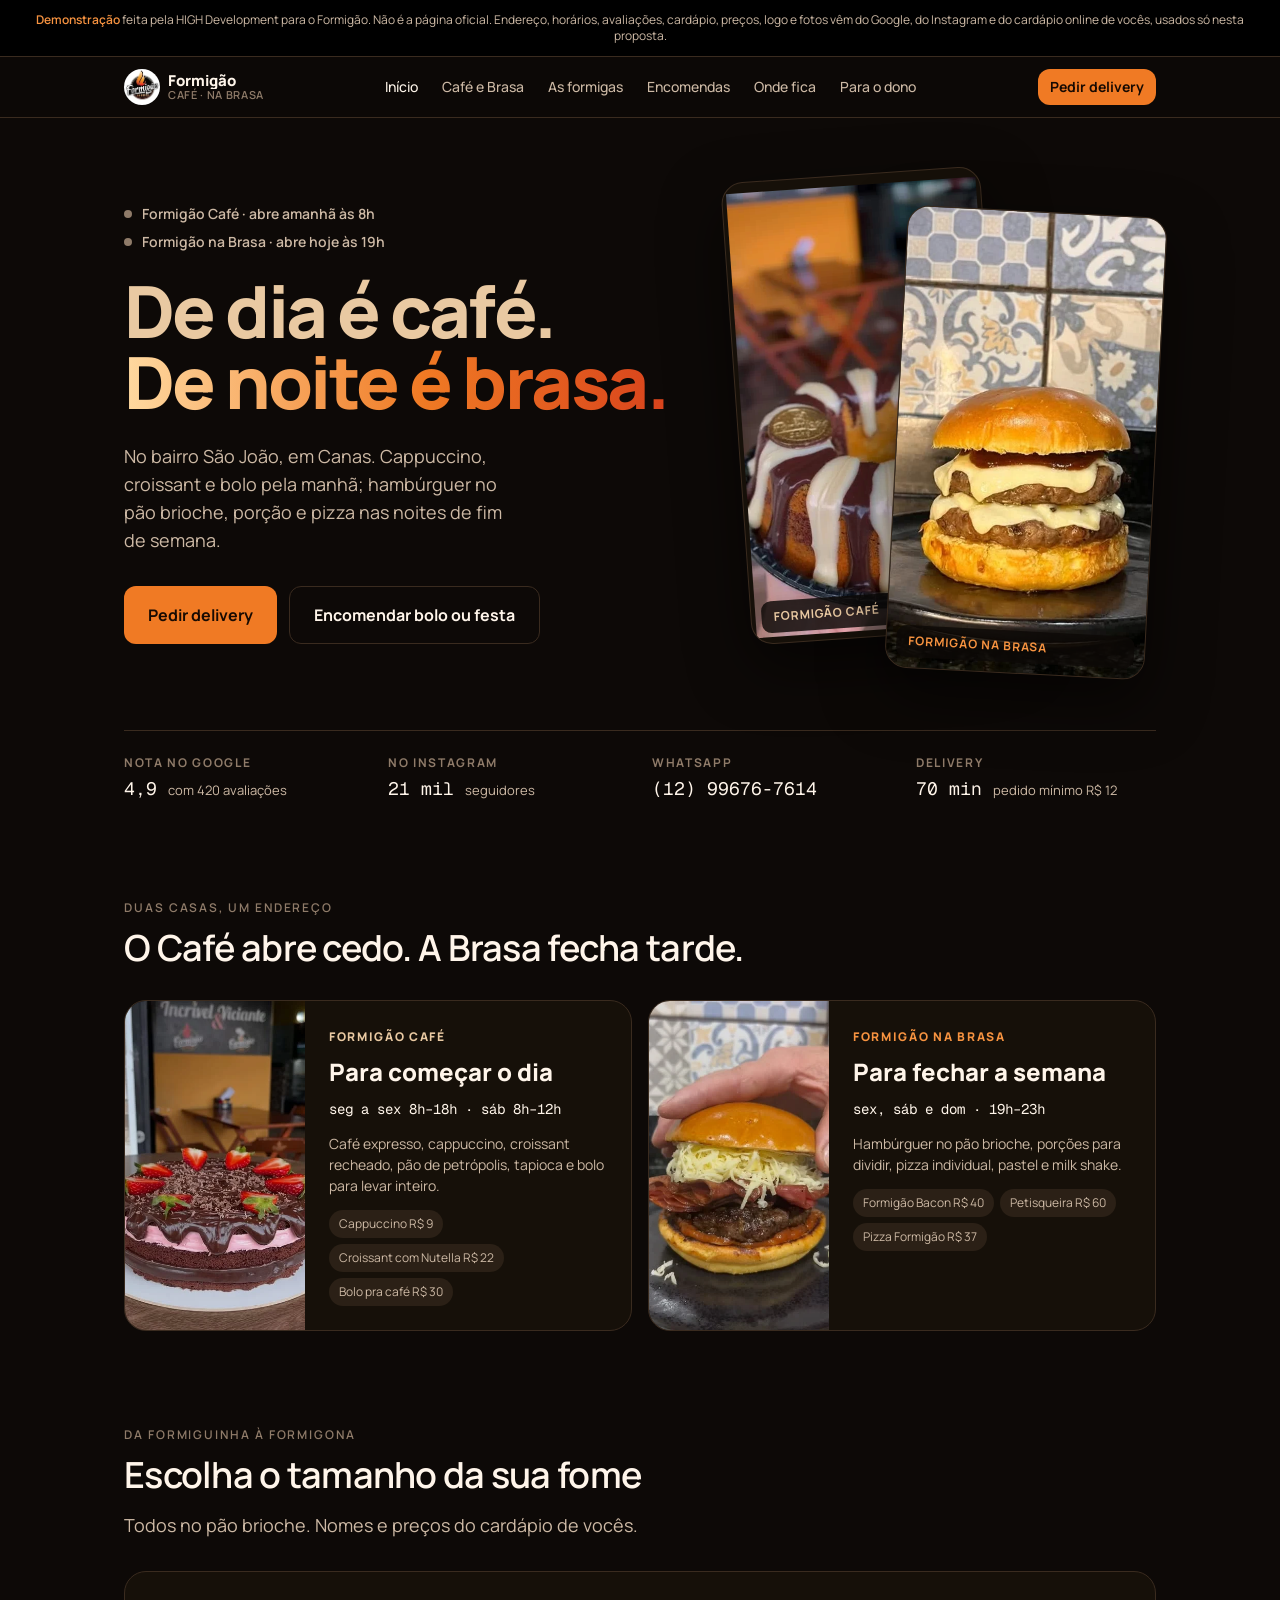
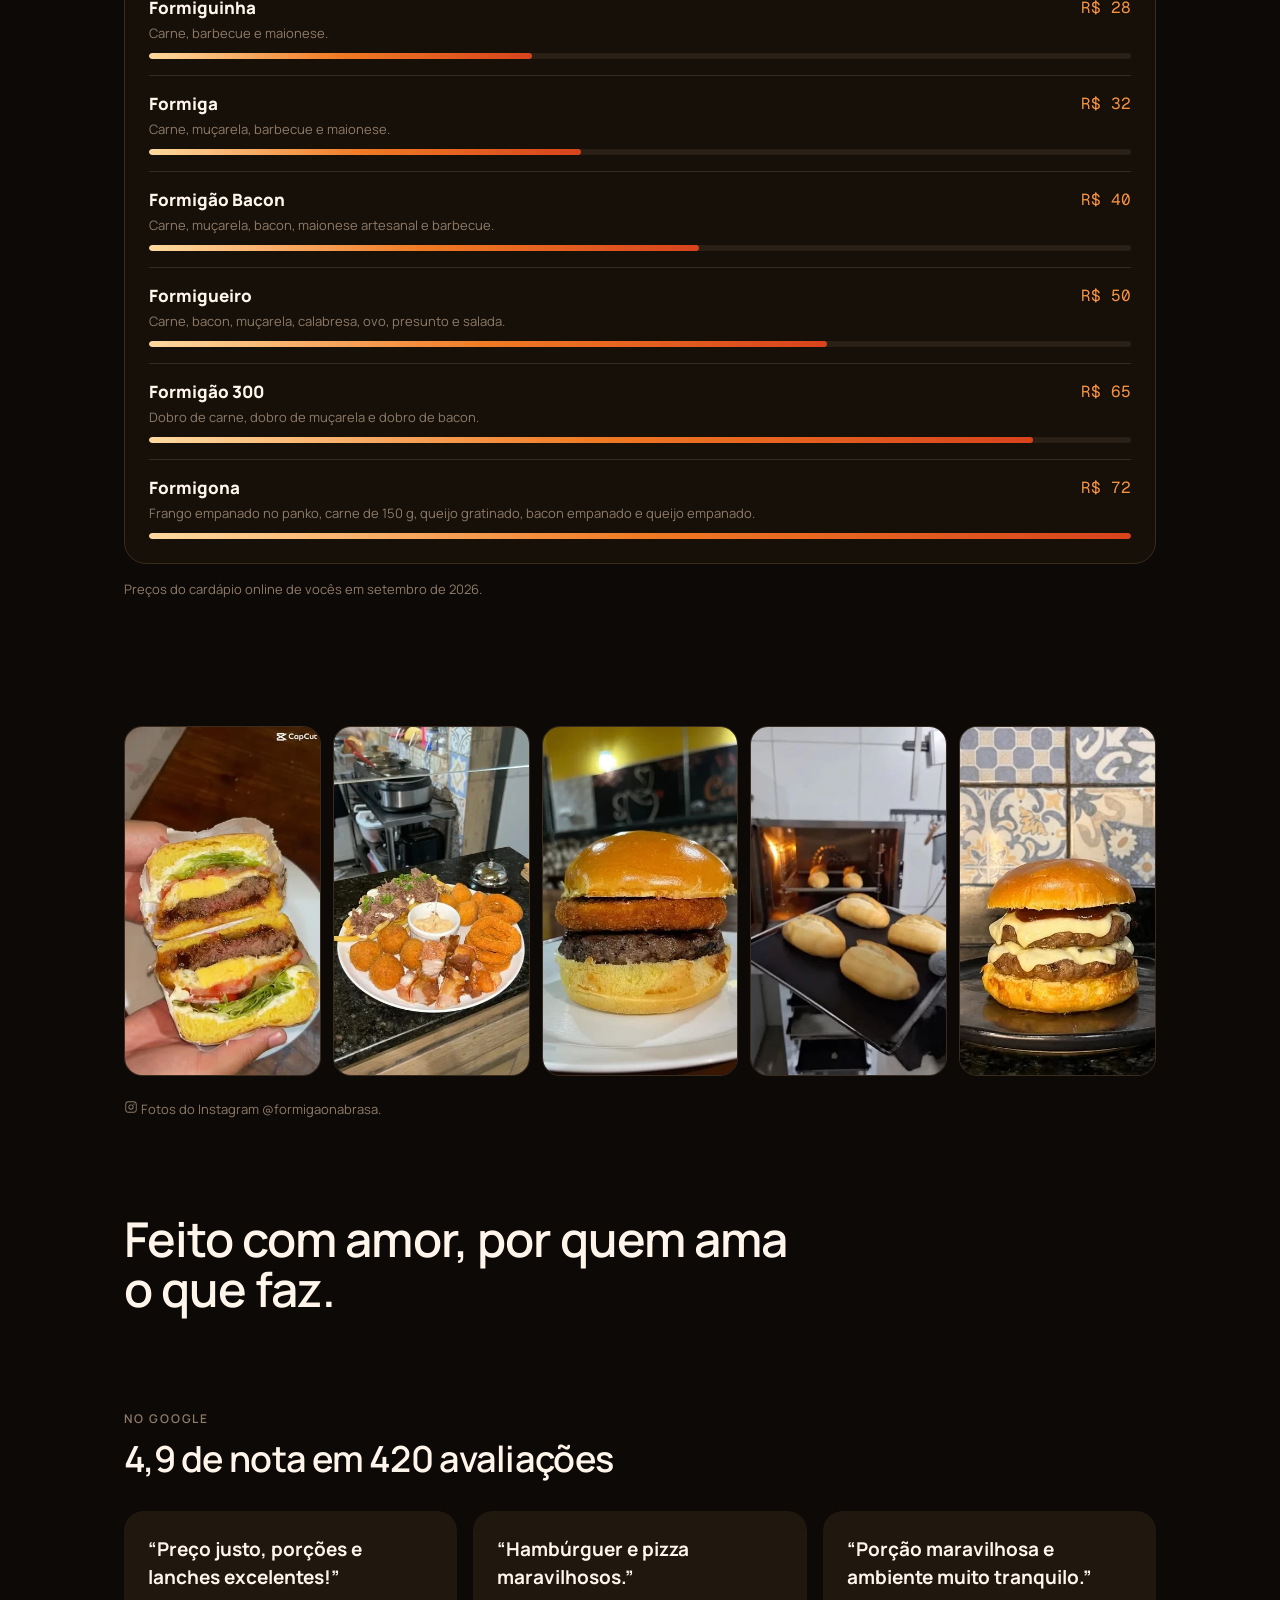
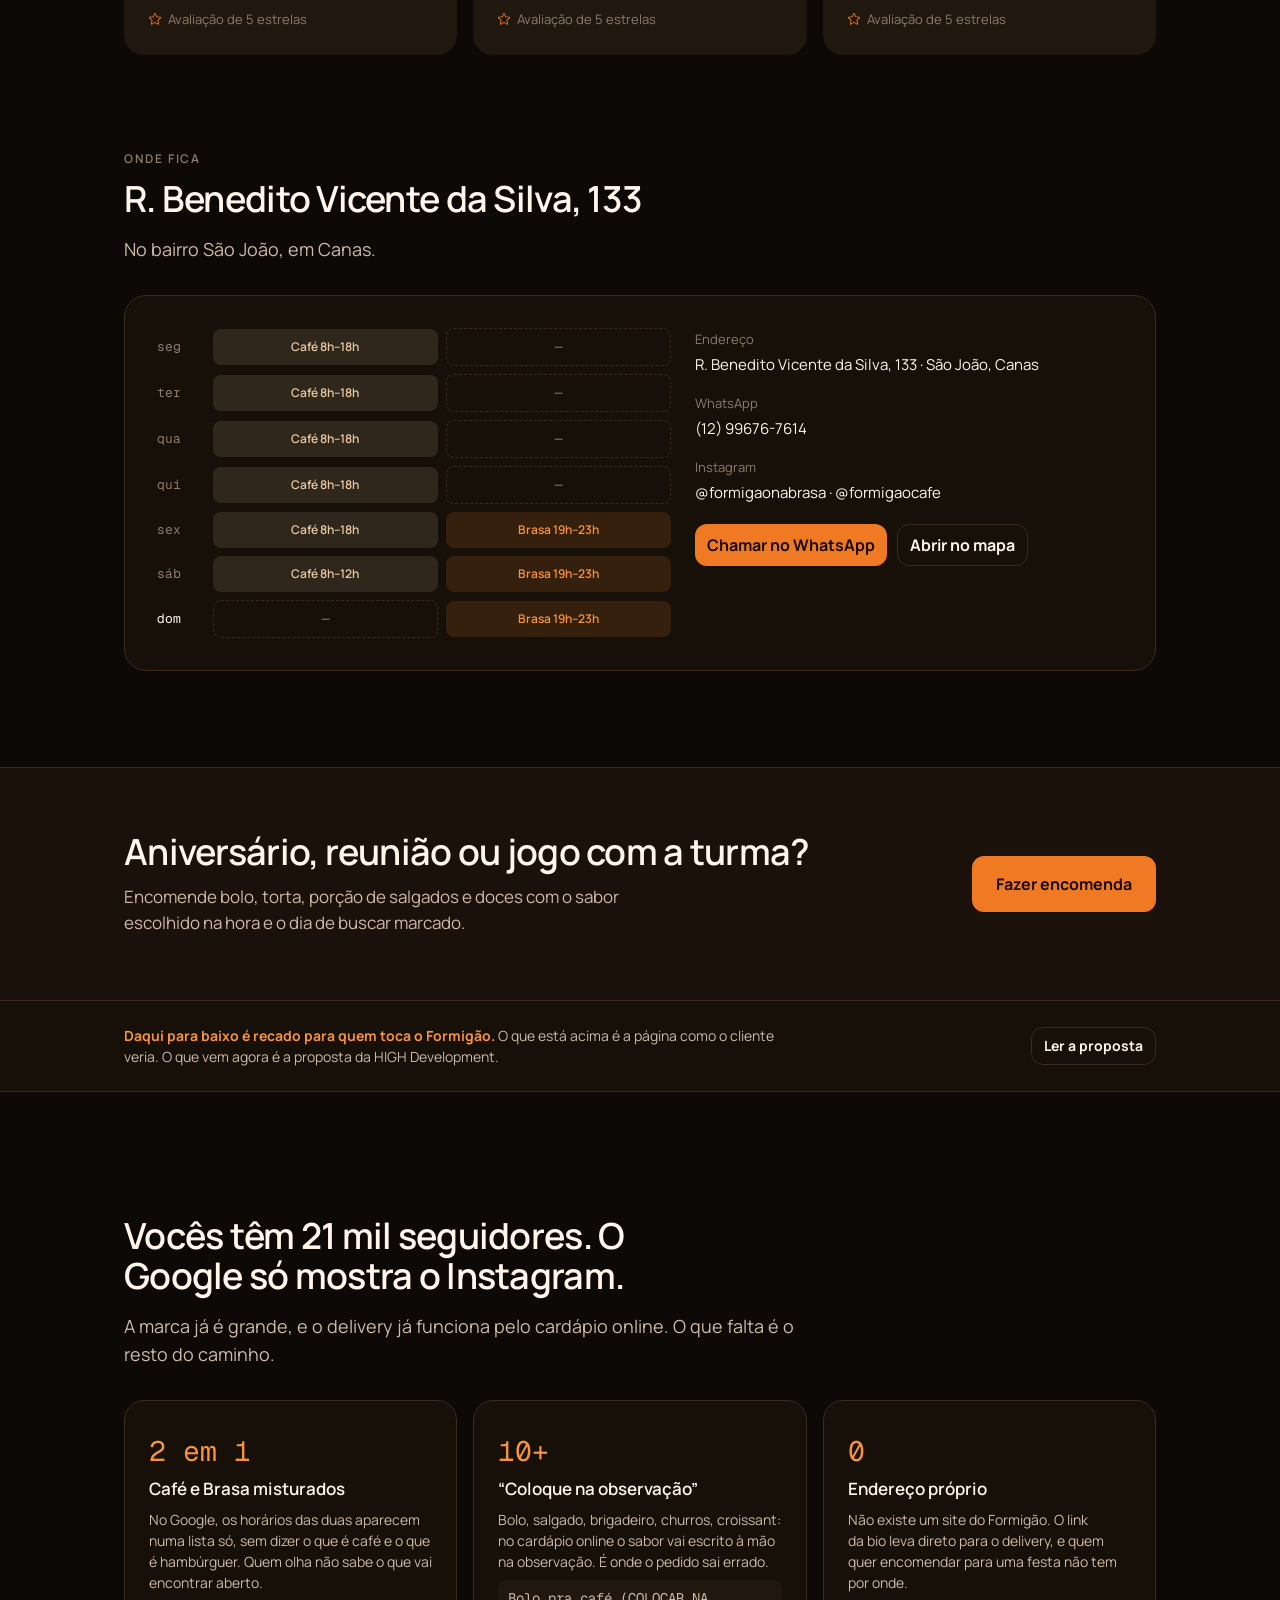
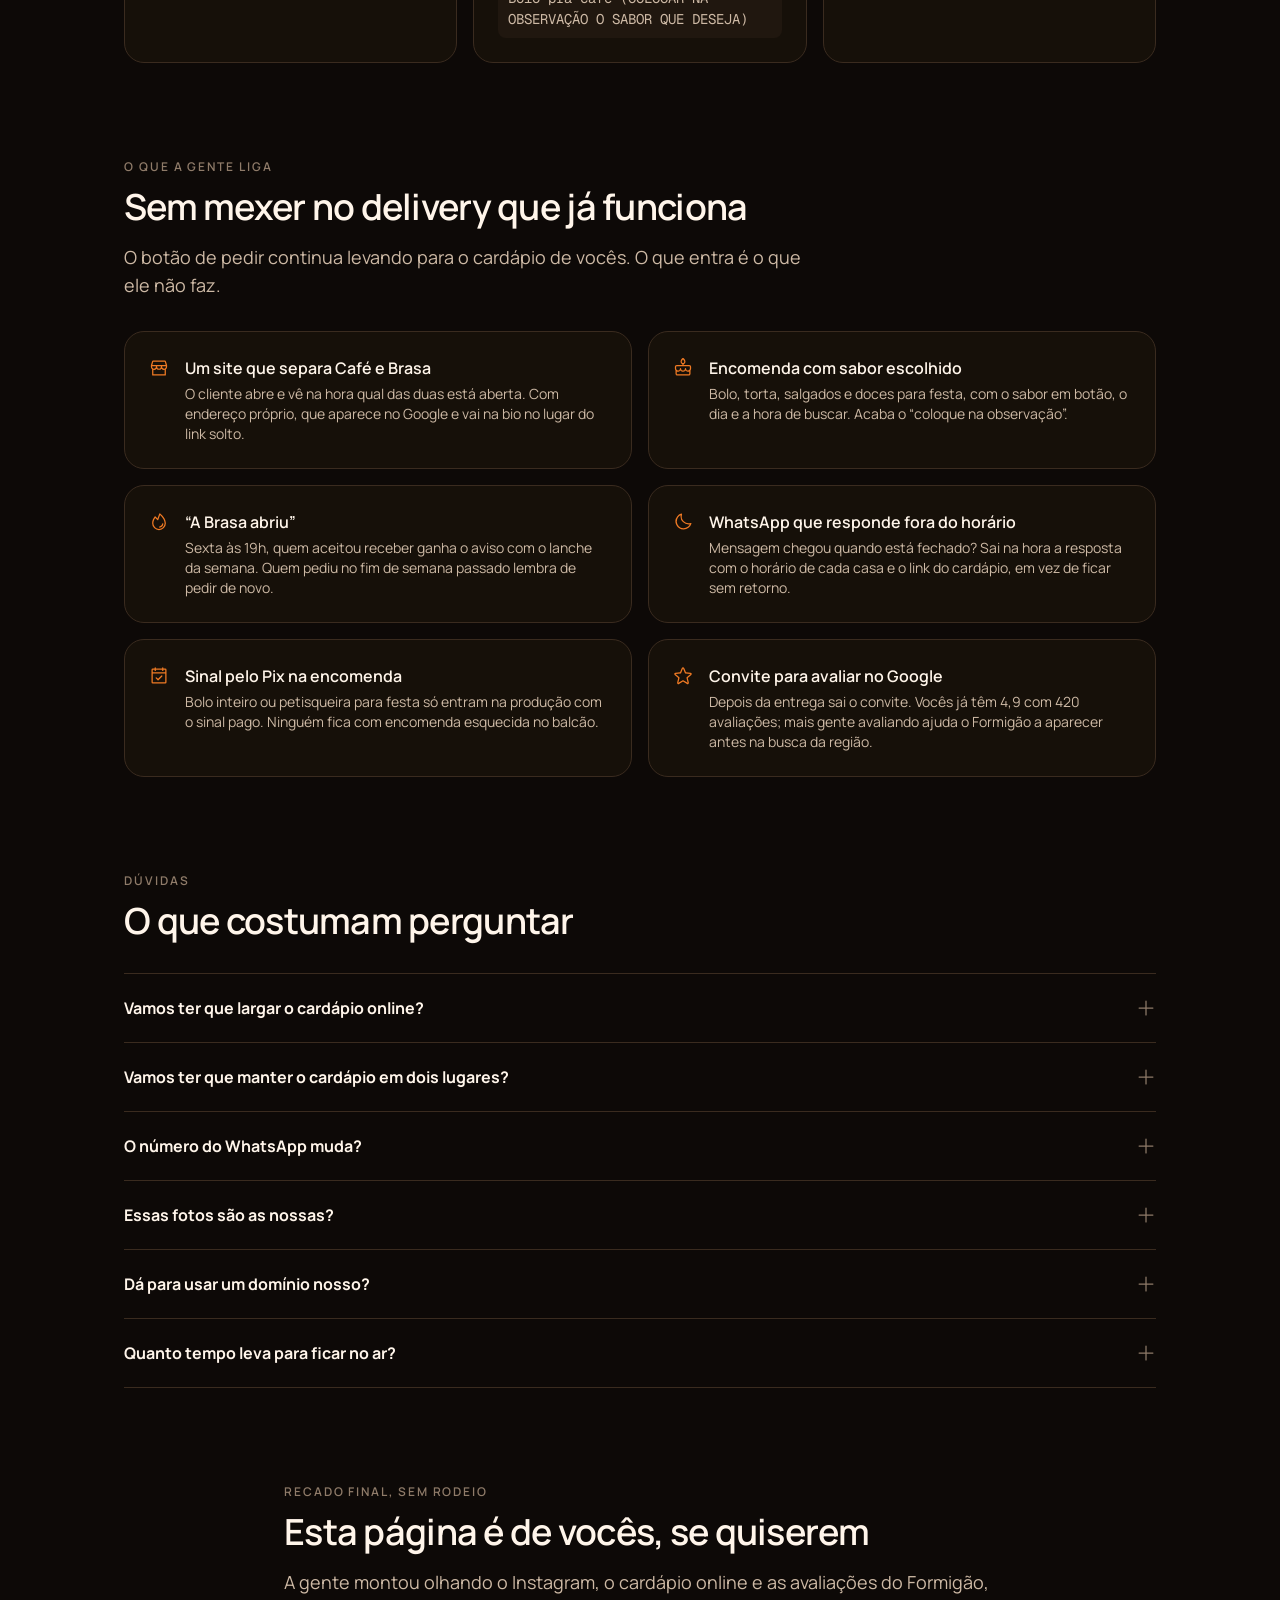
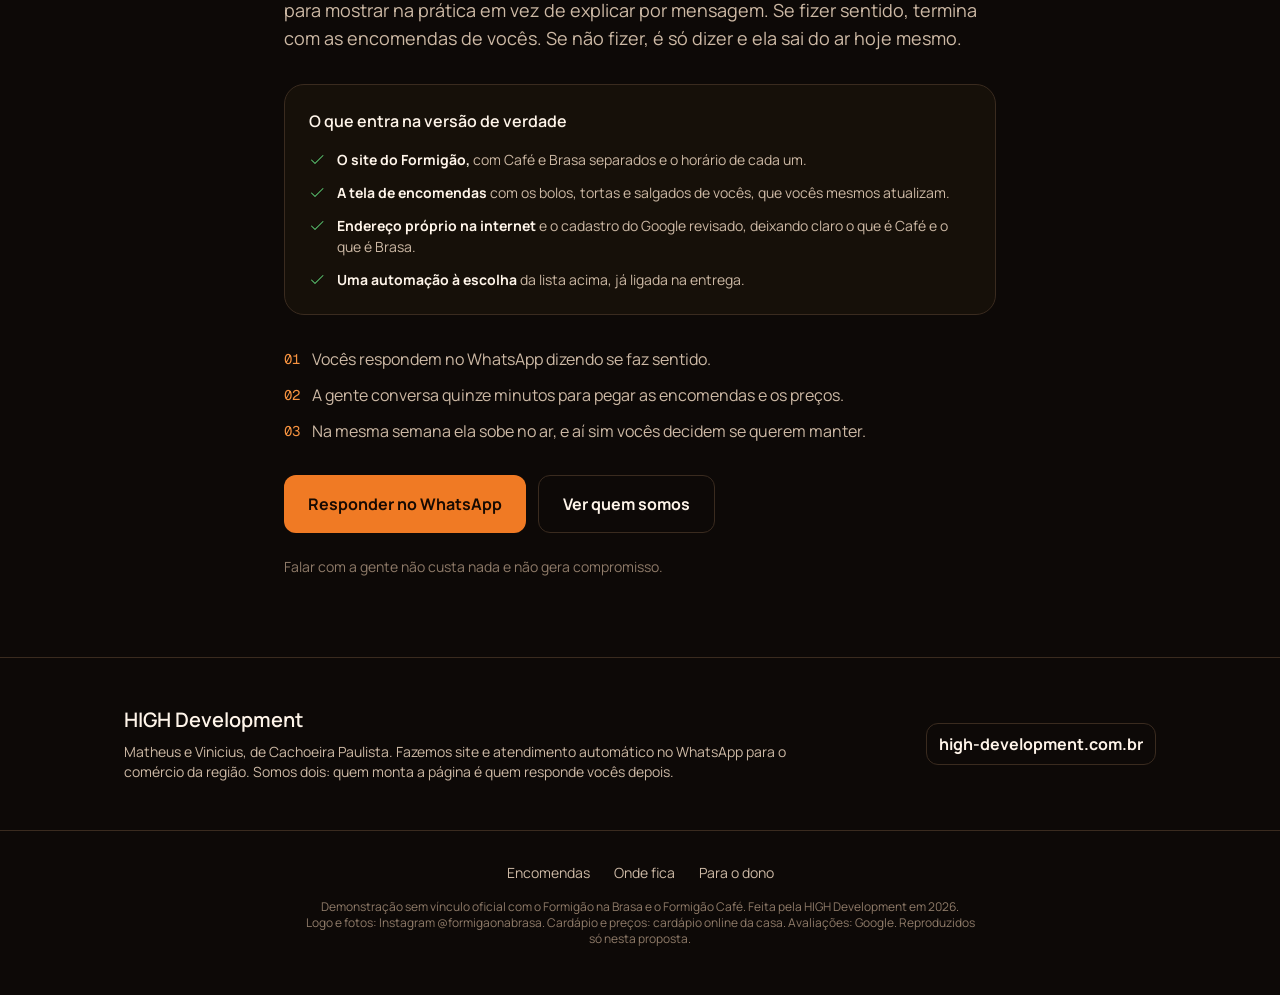
==== commit 615b419c: "formigao-na-brasa: versão exclusiva Refeita a partir do Instagram (@formigaonabrasa) e do cardápio o" ====
--- a/formigao-na-brasa/index.html
+++ b/formigao-na-brasa/index.html
@@ -2,149 +2,171 @@
 <html lang="pt-BR">
 <meta charset="utf-8">
 <meta name="viewport" content="width=device-width, initial-scale=1">
-<title>Formigão na Brasa</title>
-<meta name="description" content="Formigão na Brasa, no bairro São João, em Canas. Lanche, porção e pizza. Monte o pedido e mande pelo WhatsApp.">
+<title>Formigão · café de dia, brasa de noite</title>
+<meta name="description" content="Formigão, no bairro São João, em Canas. Formigão Café de segunda a sábado de manhã, Formigão na Brasa de sexta a domingo à noite.">
 <meta name="robots" content="noindex, nofollow">
 <link rel="preconnect" href="https://fonts.googleapis.com">
-<link rel="stylesheet" href="https://fonts.googleapis.com/css2?family=Manrope:wght@400;500;600;700&family=Geist+Mono:wght@400;500&display=swap">
+<link rel="stylesheet" href="https://fonts.googleapis.com/css2?family=Manrope:wght@400;500;600;700;800&family=Geist+Mono:wght@400;500&display=swap">
 <link rel="stylesheet" href="estilo.css">
 <style>
-/* ---------- capa ---------- */
-.capa{position:relative;border-bottom:1px solid var(--line);display:grid;isolation:isolate}
-.capa img{grid-area:1/1;width:100%;height:100%;object-fit:cover;opacity:.55}
-.capa .sobre{grid-area:1/1;display:flex;align-items:flex-end;min-height:440px}
-@media(min-width:768px){.capa .sobre{min-height:520px}}
-@media(min-width:1280px){.capa .sobre{min-height:560px}}
-.capa .sobre > .in{max-width:1080px;margin:0 auto;padding:0 24px 48px;width:100%}
-.capa h1{font-size:30px;line-height:1.05;font-weight:700;letter-spacing:-.03em;
-  background:linear-gradient(90deg,#FFFFFF,#9B9B9B);
-  -webkit-background-clip:text;background-clip:text;color:transparent;max-width:14ch}
-@media(min-width:480px){.capa h1{font-size:40px;line-height:1}}
-@media(min-width:768px){.capa h1{font-size:60px}}
-.capa .lin{font-size:18px;line-height:28px;color:var(--tx2);margin-top:16px;max-width:680px}
-.capa .acts{display:flex;flex-wrap:wrap;gap:12px;margin-top:32px}
-.capa::after{content:"";position:absolute;inset:0;pointer-events:none;
-  background:linear-gradient(180deg,rgba(0,0,0,.35) 0%,rgba(0,0,0,.85) 70%,#000 100%)}
-.capa .sobre{z-index:2}
-
-/* ---------- prova ---------- */
-.prova{border-bottom:1px solid var(--line);background:var(--warm)}
-.prova > .in{max-width:1080px;margin:0 auto;padding:24px;display:grid;gap:24px}
-@media(min-width:768px){.prova > .in{grid-template-columns:repeat(4,1fr)}}
-.prova div{display:grid;gap:4px}
-.prova .k{font-size:12px;line-height:16px;color:var(--tx3);letter-spacing:.16em;
-  text-transform:uppercase;font-weight:600}
-.prova .v{font-family:var(--mono);font-size:20px;line-height:28px;color:var(--tx)}
-.prova .v small{font-family:var(--sans);font-size:14px;line-height:20px;color:var(--tx2)}
-
-/* ---------- a casa ---------- */
-.casa{display:grid;gap:32px;margin-top:32px}
-@media(min-width:900px){.casa{grid-template-columns:1fr 1fr;align-items:center}}
-.casa p + p{margin-top:16px}
-.casa .foto{border:1px solid var(--line);border-radius:16px;overflow:hidden;margin:0}
-.casa .foto img{width:100%;height:auto;aspect-ratio:1200/480;object-fit:cover}
-.casa .foto figcaption{padding:12px 16px;font-size:12px;line-height:16px;color:var(--tx3);
-  background:var(--s1)}
-
-/* ---------- destaques ---------- */
-.pratos{display:grid;gap:16px;margin-top:32px}
-@media(min-width:768px){.pratos{grid-template-columns:repeat(3,1fr)}}
-.prato{border:1px solid var(--line);border-radius:16px;overflow:hidden;background:var(--s1);
-  margin:0;display:flex;flex-direction:column}
-.prato img{width:100%;height:auto;aspect-ratio:4/3;object-fit:cover}
-.prato figcaption{padding:24px;flex:1}
-.prato h3{font-size:20px;line-height:28px}
-.prato p{font-size:14px;line-height:20px;color:var(--tx2);margin-top:8px}
-.prato .nota{font-size:12px;line-height:16px;color:var(--tx3);margin-top:12px}
+/* ---------- herói ---------- */
+.heroi{padding-top:56px}
+.heroi .g{display:grid;gap:48px;align-items:center}
+@media(min-width:960px){.heroi .g{grid-template-columns:1fr 420px;gap:64px}}
+.agora{display:grid;gap:8px}
+.agora p{display:flex;align-items:center;gap:10px;font-size:14px;line-height:20px;color:var(--tx2);font-weight:600}
+.agora i{width:8px;height:8px;border-radius:50%;background:var(--tx3);flex:0 0 auto}
+.agora p[data-on="1"] i{background:var(--ok);box-shadow:0 0 0 4px rgba(91,200,115,.15)}
+.agora p[data-on="1"]{color:var(--tx)}
+.heroi h1{font-size:44px;line-height:1;font-weight:800;letter-spacing:-.035em;margin-top:24px}
+.heroi h1 .cafe{color:var(--cafe)}
+@media(min-width:768px){.heroi h1{font-size:72px;line-height:.98}}
+.heroi .lin{font-size:18px;line-height:28px;color:var(--tx2);margin-top:24px;max-width:36ch}
+.heroi .acts{display:flex;flex-wrap:wrap;gap:12px;margin-top:32px}
+.duas{position:relative;height:500px;max-width:420px;width:100%;margin:0 auto}
+.story{position:absolute;margin:0;width:62%;aspect-ratio:9/16;border-radius:22px;overflow:hidden;border:1px solid var(--line);background:var(--s1);
+  box-shadow:0 24px 60px rgba(0,0,0,.55)}
+.story img{width:100%;height:100%;object-fit:cover}
+.story figcaption{position:absolute;left:10px;right:10px;bottom:10px;padding:8px 12px;border-radius:10px;background:rgba(13,9,7,.82);
+  font-size:12px;line-height:16px;font-weight:700;letter-spacing:.08em;text-transform:uppercase}
+.story.dia{left:0;top:0;transform:rotate(-4deg)}
+.story.dia figcaption{color:var(--cafe)}
+.story.noite{right:0;bottom:0;transform:rotate(3deg)}
+.story.noite figcaption{color:var(--amber2)}
+@media(max-width:480px){.duas{height:420px}}
+.prova{display:grid;grid-template-columns:repeat(2,1fr);gap:24px;margin-top:56px;padding-top:24px;border-top:1px solid var(--line)}
+@media(min-width:768px){.prova{grid-template-columns:repeat(4,1fr)}}
+.prova .k{font-size:12px;line-height:16px;color:var(--tx3);letter-spacing:.14em;text-transform:uppercase;font-weight:700}
+.prova .v{font-family:var(--mono);font-size:18px;line-height:28px;margin-top:4px}
+.prova .v small{font-family:var(--sans);font-size:13px;color:var(--tx2)}
+.prova .l2{grid-column:1/-1}
+@media(min-width:768px){.prova .l2{grid-column:auto}}
+
+/* ---------- duas casas ---------- */
+.casas{display:grid;gap:16px;margin-top:32px}
+@media(min-width:900px){.casas{grid-template-columns:1fr 1fr}}
+.casa{border-radius:22px;border:1px solid var(--line);overflow:hidden;display:grid;background:var(--s1)}
+@media(min-width:560px){.casa{grid-template-columns:180px 1fr}}
+.casa img{width:100%;aspect-ratio:4/3;object-fit:cover}
+@media(min-width:560px){.casa img{height:100%;aspect-ratio:auto;min-height:240px}}
+.casa .t{padding:24px}
+.casa .k{font-size:12px;letter-spacing:.14em;text-transform:uppercase;font-weight:800}
+.casa.c1 .k{color:var(--cafe)}
+.casa.c2 .k{color:var(--amber2)}
+.casa h3{font-size:24px;line-height:30px;font-weight:800;margin-top:8px}
+.casa .hr{font-family:var(--mono);font-size:14px;color:var(--tx);margin-top:10px}
+.casa p.d{font-size:14px;line-height:21px;color:var(--tx2);margin-top:12px}
+.casa ul{list-style:none;padding:0;margin:14px 0 0;display:flex;flex-wrap:wrap;gap:6px}
+.casa li{font-size:12px;line-height:16px;padding:6px 10px;border-radius:99px;background:var(--s3);color:var(--tx2)}
+
+/* ---------- escada de formigas ---------- */
+.escada{margin-top:32px;background:var(--s1);border:1px solid var(--line);border-radius:22px;padding:8px 24px}
+.degrau{display:grid;grid-template-columns:minmax(0,1fr) auto;gap:4px 16px;padding:16px 0;border-bottom:1px solid var(--line);align-items:center}
+.degrau:last-child{border-bottom:0}
+.degrau h3{font-size:17px;line-height:24px;font-weight:800}
+.degrau .p{font-family:var(--mono);font-size:16px;color:var(--amber2);white-space:nowrap}
+.degrau .d{grid-column:1/-1;font-size:13px;line-height:19px;color:var(--tx3)}
+.degrau .barra{grid-column:1/-1;height:6px;border-radius:99px;background:var(--s3);overflow:hidden;margin-top:6px}
+.degrau .barra i{display:block;height:100%;border-radius:99px;background:linear-gradient(90deg,var(--fogo1),var(--fogo2),var(--fogo3));
+  width:0;transition:width 1200ms var(--ease)}
+.escada.vis .barra i{width:var(--w)}
+.fonte{font-size:13px;line-height:18px;color:var(--tx3);margin-top:16px}
+
+/* ---------- galeria ---------- */
+.galeria{display:grid;grid-auto-flow:column;grid-auto-columns:200px;gap:12px;margin-top:32px;overflow-x:auto;padding-bottom:8px;scroll-snap-type:x mandatory}
+@media(min-width:1024px){.galeria{grid-auto-flow:row;grid-template-columns:repeat(5,1fr);overflow:visible}}
+.galeria figure{margin:0;aspect-ratio:9/16;border-radius:18px;overflow:hidden;border:1px solid var(--line);scroll-snap-align:start}
+.galeria img{width:100%;height:100%;object-fit:cover}
+
+/* ---------- avaliações ---------- */
+.falas{display:grid;gap:16px;margin-top:32px}
+@media(min-width:768px){.falas{grid-template-columns:repeat(3,1fr)}}
+.fala{margin:0;border-radius:20px;padding:24px;background:var(--s2);display:flex;flex-direction:column;gap:16px}
+.fala blockquote{margin:0;font-size:19px;line-height:28px;font-weight:700}
+.fala figcaption{font-size:13px;color:var(--tx3);display:flex;gap:6px;align-items:center}
+.fala figcaption svg{color:var(--amber)}
 
 /* ---------- onde ---------- */
-.onde{display:grid;gap:24px;margin-top:32px}
-@media(min-width:900px){.onde{grid-template-columns:1fr 1fr;align-items:center}}
-.ondeimg{border:1px solid var(--line);border-radius:16px;overflow:hidden;background:var(--s1);margin:0}
-.ondeimg img{width:100%;height:auto;aspect-ratio:900/558;object-fit:cover}
-.onde > *{min-width:0}
-.ondecard dl{margin-top:24px;display:grid;grid-template-columns:1fr;gap:4px;
-  font-size:14px;line-height:20px}
-.ondecard dt{color:var(--tx3)}
-.ondecard dd{margin:0;font-family:var(--mono);color:var(--tx2);min-width:0}
-.ondecard dd + dt{margin-top:12px}
-@media(min-width:480px){
-  .ondecard dl{grid-template-columns:auto 1fr;gap:12px 24px}
-  .ondecard dd{text-align:right}
-  .ondecard dd + dt{margin-top:0}
-}
-
-/* ---------- faixa de pedido ---------- */
-.faixa{margin-top:96px;border-top:1px solid var(--line);border-bottom:1px solid var(--line);
-  background:var(--warm)}
-.faixa > .in{max-width:760px;margin:0 auto;padding:80px 24px;text-align:center}
-.faixa h2{margin-top:16px}
-.faixa p{font-size:18px;line-height:28px;color:var(--tx2);margin-top:16px}
-.faixa .acts{display:flex;flex-wrap:wrap;gap:12px;justify-content:center;margin-top:32px}
+.ondebox{margin-top:32px;display:grid;gap:24px;background:var(--s1);border:1px solid var(--line);border-radius:22px;padding:24px}
+@media(min-width:900px){.ondebox{grid-template-columns:1.2fr 1fr;padding:32px}}
+.ondebox dl{margin:0;display:grid;grid-template-columns:1fr;gap:4px;font-size:15px;line-height:22px}
+.ondebox dt{color:var(--tx3);font-size:13px}
+.ondebox dd{margin:0 0 12px}
+.semana{display:grid;gap:8px}
+.semana div{display:grid;grid-template-columns:48px 1fr 1fr;gap:8px;font-size:13px;align-items:center}
+.semana span{font-family:var(--mono);color:var(--tx3)}
+.semana b{font-weight:600;font-size:12px;padding:6px 8px;border-radius:8px;text-align:center}
+.semana b.c{background:rgba(233,201,162,.12);color:var(--cafe)}
+.semana b.n{background:rgba(240,122,36,.14);color:var(--amber2)}
+.semana b.x{background:transparent;color:var(--tx3);border:1px dashed var(--line)}
+.semana div.hoje span{color:var(--tx)}
+.ondebox .acts{display:flex;flex-wrap:wrap;gap:10px;margin-top:8px}
+
+/* ---------- faixa ---------- */
+.faixa{margin-top:96px;border-top:1px solid var(--line);border-bottom:1px solid var(--line);background:var(--warm)}
+.faixa > .in{max-width:1080px;margin:0 auto;padding:64px 24px;display:grid;gap:24px;align-items:center}
+@media(min-width:900px){.faixa > .in{grid-template-columns:1fr auto}}
+.faixa h2{margin-top:0}
+.faixa p{color:var(--tx2);margin-top:12px;font-size:17px;line-height:26px;max-width:560px}
+.faixa .acts{display:flex;flex-wrap:wrap;gap:12px}
 
 /* ---------- proposta ---------- */
-.corte{margin-top:96px;padding:24px 0;border-top:1px solid var(--line);
-  border-bottom:1px solid var(--line);background:var(--s1)}
-.corte > .in{max-width:1080px;margin:0 auto;padding:0 24px;display:flex;align-items:center;
-  gap:16px;flex-wrap:wrap;justify-content:space-between}
-.corte p{font-size:14px;line-height:20px;color:var(--tx2);max-width:680px}
-.corte b{color:var(--amber);font-weight:600}
-.final > .in{max-width:760px;margin:0 auto;padding:80px 24px}
-.final h2{margin-top:16px}
+.corte{padding:24px 0;background:var(--s1);border-bottom:1px solid var(--line)}
+.corte > .in{max-width:1080px;margin:0 auto;padding:0 24px;display:flex;gap:16px;flex-wrap:wrap;align-items:center;justify-content:space-between}
+.corte p{font-size:14px;line-height:21px;color:var(--tx2);max-width:680px}
+.corte b{color:var(--amber2)}
+.reparos{display:grid;gap:16px;margin-top:32px}
+@media(min-width:900px){.reparos{grid-template-columns:repeat(3,1fr)}}
+.reparo{background:var(--s1);border:1px solid var(--line);border-radius:20px;padding:24px}
+.reparo .n{font-family:var(--mono);font-size:28px;line-height:36px;color:var(--amber2)}
+.reparo h3{font-size:17px;line-height:24px;margin-top:8px}
+.reparo p{font-size:14px;line-height:21px;color:var(--tx2);margin-top:8px}
+.obs{font-family:var(--mono);font-size:12px;line-height:18px;color:var(--tx3);background:var(--s2);border-radius:8px;padding:8px 10px;margin-top:12px}
+.blk{border-radius:20px}
+.blk.icon svg{color:var(--amber)}
+.faq{margin-top:32px;border-top:1px solid var(--line)}
+.faq details{border-bottom:1px solid var(--line)}
+.faq summary{list-style:none;cursor:pointer;padding:22px 0;font-size:16px;line-height:24px;font-weight:700;display:flex;justify-content:space-between;gap:16px;align-items:center;transition:color 700ms var(--ease)}
+.faq summary::-webkit-details-marker{display:none}
+.faq summary:hover{color:var(--amber2)}
+.faq summary svg{flex:0 0 auto;color:var(--tx3);transition:transform 700ms var(--ease)}
+.faq details[open] summary svg{transform:rotate(45deg)}
+.faq p{margin-bottom:22px;font-size:15px;line-height:24px;color:var(--tx2);max-width:680px}
+.final > .in{max-width:760px;margin:0 auto;padding:96px 24px 80px}
+.final h2{margin-top:12px}
 .final .lead{font-size:18px;line-height:28px;color:var(--tx2);margin-top:16px}
-.pacote{background:var(--s1);border:1px solid var(--line);border-radius:16px;padding:24px;
-  margin-top:32px}
+.pacote{background:var(--s1);border:1px solid var(--line);border-radius:20px;padding:24px;margin-top:32px}
 .pacote h3{font-size:16px;line-height:24px}
-.pacote ul{list-style:none;margin-top:16px;padding:0;display:grid;gap:12px}
-.pacote li{display:flex;gap:12px;align-items:flex-start;font-size:14px;line-height:20px;
-  color:var(--tx2)}
+.pacote ul{list-style:none;margin:16px 0 0;padding:0;display:grid;gap:12px}
+.pacote li{display:flex;gap:12px;font-size:14px;line-height:21px;color:var(--tx2)}
 .pacote li svg{flex:0 0 auto;color:var(--ok);margin-top:2px}
-.pacote li b{color:var(--tx);font-weight:600}
+.pacote li b{color:var(--tx);font-weight:700}
 .passos{display:grid;gap:12px;margin-top:32px}
-.passos div{display:flex;gap:12px;align-items:flex-start;font-size:16px;line-height:24px;
-  color:var(--tx2)}
-.passos .n{font-family:var(--mono);font-size:14px;line-height:24px;color:var(--amber);flex:0 0 auto}
+.passos div{display:flex;gap:12px;font-size:16px;line-height:24px;color:var(--tx2)}
+.passos .n{font-family:var(--mono);font-size:14px;line-height:24px;color:var(--amber2);flex:0 0 auto}
 .finalacts{display:flex;flex-wrap:wrap;gap:12px;margin-top:32px}
 .nota{font-size:14px;line-height:20px;color:var(--tx3);margin-top:24px}
-
-.faq{margin-top:32px;border-top:1px solid var(--line)}
-.faq details{border-bottom:1px solid var(--line)}
-.faq summary{list-style:none;cursor:pointer;padding:24px 0;font-size:16px;line-height:24px;
-  font-weight:600;display:flex;justify-content:space-between;gap:16px;align-items:center;
-  transition:color 700ms var(--ease)}
-.faq summary::-webkit-details-marker{display:none}
-.faq summary:hover{color:var(--amber)}
-.faq summary svg{flex:0 0 auto;color:var(--tx3);transition:transform 700ms var(--ease)}
-.faq details[open] summary svg{transform:rotate(45deg)}
-.faq p{margin-bottom:24px;font-size:16px;line-height:24px;color:var(--tx2);max-width:680px}
-
-/* ---------- gerador ---------- */
-.lead-p{font-size:18px;line-height:28px;color:var(--tx2)}
-.cardp{font-size:16px;line-height:24px;color:var(--tx2);margin-top:12px}
-.fonte{font-size:12px;line-height:16px;color:var(--tx3);margin-top:16px}
-.prova .v.peq{font-size:14px;line-height:28px}
-.onde.so{grid-template-columns:1fr}
-.onde.so .ondecard{max-width:680px}
-.faixa + .corte{margin-top:0;border-top:0}
 </style>
-<a class="skip" href="#casa">Ir para o conteúdo</a>
+
+<a class="skip" href="#casas">Ir para o conteúdo</a>
 
 <div class="flag">
-  <b>Demonstração</b> feita pela HIGH Development para o Formigão na Brasa. Não é a página oficial.
-  Endereço, WhatsApp, Instagram, horário e nota do Google são reais. Cardápio, valores e fotos são exemplo.
+  <b>Demonstração</b> feita pela HIGH Development para o Formigão. Não é a página oficial.
+  Endereço, horários, avaliações, cardápio, preços, logo e fotos vêm do Google, do Instagram e do cardápio online de vocês, usados só nesta proposta.
 </div>
 
 <nav>
   <div class="navin">
     <div class="navtop">
-      <a class="brand" href="index.html"><svg width="20" height="20" aria-hidden="true" viewBox="0 0 256 256" fill="currentColor"><path d="M48.07,104H207.93a16,16,0,0,0,15.72-19.38C216.22,49.5,176,24,128,24S39.78,49.5,32.35,84.62A16,16,0,0,0,48.07,104ZM128,40c39.82,0,74.21,20.61,79.93,48H48.07L48,87.93C53.79,60.61,88.18,40,128,40ZM229.26,152.48l-41.13,15L151,152.57a8,8,0,0,0-5.94,0l-37,14.81L71,152.57a8,8,0,0,0-5.7-.09l-44,16a8,8,0,0,0,5.47,15L40,178.69V184a40,40,0,0,0,40,40h96a40,40,0,0,0,40-40v-9.67l18.73-6.81a8,8,0,1,0-5.47-15ZM200,184a24,24,0,0,1-24,24H80a24,24,0,0,1-24-24V172.88l11.87-4.32L105,183.43a8,8,0,0,0,5.94,0l37-14.81,37,14.81a8,8,0,0,0,5.7.09l9.27-3.37ZM16,128a8,8,0,0,1,8-8H232a8,8,0,0,1,0,16H24A8,8,0,0,1,16,128Z"/></svg>
-        <span class="bl">Formigão na Brasa</span><span class="bs">Formigão</span></a>
-      <a class="btn sm" href="pedido.html">Fazer pedido</a>
+      <a class="brand" href="index.html"><img class="logo" src="logo.webp" alt="" width="36" height="36">
+        <span class="nm"><b>Formigão</b><small>café · na brasa</small></span></a>
+      <a class="btn sm" href="https://delivery.yooga.app/formigao-na-brasa" target="_blank" rel="noopener">Pedir delivery</a>
     </div>
     <div class="navlinks">
       <a href="index.html" aria-current="page">Início</a>
-      <a href="#casa">A casa</a>
-      <a href="#destaques">Cardápio</a>
+      <a href="#casas">Café e Brasa</a>
+      <a href="#formigas">As formigas</a>
+      <a href="encomenda.html">Encomendas</a>
       <a href="#onde">Onde fica</a>
       <a href="#proposta">Para o dono</a>
     </div>
@@ -152,112 +174,123 @@
 </nav>
 
 <main>
-
-<div class="capa">
-  <img src="churrasco.webp" width="1400" height="788" alt="Carnes assando na grelha sobre a brasa" loading="eager">
-  <div class="sobre">
-    <div class="in">
-      <p class="eyebrow">São João · Canas</p>
-      <h1>Lanche na brasa, porção pra dividir e pizza</h1>
-      <p class="lin">A nota 4,9 no Google vem de 420 avaliações, e a maioria cita pelo nome quem atendeu. É raro, e diz muito sobre a casa.</p>
+<div class="wrap heroi">
+  <div class="g">
+    <div>
+      <div class="agora" id="agora">
+        <p id="st-cafe"><i></i><span>Formigão Café · seg a sex 8h–18h, sáb 8h–12h</span></p>
+        <p id="st-brasa"><i></i><span>Formigão na Brasa · sex a dom 19h–23h</span></p>
+      </div>
+      <h1><span class="cafe">De dia é café.</span><br><span class="fogo">De noite é brasa.</span></h1>
+      <p class="lin">No bairro São João, em Canas. Cappuccino, croissant e bolo pela manhã; hambúrguer no pão brioche, porção e pizza nas noites de fim de semana.</p>
       <div class="acts">
-        <a class="btn big" href="pedido.html">Montar meu lanche</a>
-        <a class="btn big ghost" href="#onde">Ver onde fica</a>
+        <a class="btn big" href="https://delivery.yooga.app/formigao-na-brasa" target="_blank" rel="noopener">Pedir delivery</a>
+        <a class="btn big ghost" href="encomenda.html">Encomendar bolo ou festa</a>
       </div>
     </div>
-  </div>
-</div>
-
-<div class="prova">
-  <div class="in">
-    <div><span class="k">Nota no Google</span><span class="v">4,9 <small>com 420 avaliações</small></span></div>
-    <div><span class="k">Horário</span><span class="v">Até 23h <small>sexta, sábado e domingo</small></span></div>
-    <div><span class="k">WhatsApp</span><span class="v">(12) 99676-7614</span></div>
-    <div><span class="k">No Instagram</span><span class="v">@formigaonabrasa</span></div>
+    <div class="duas" aria-hidden="true">
+      <figure class="story dia"><img src="cafe-bolo.webp" width="360" height="640" alt=""><figcaption>Formigão Café</figcaption></figure>
+      <figure class="story noite"><img src="brasa-duplo.webp" width="360" height="640" alt=""><figcaption>Formigão na Brasa</figcaption></figure>
+    </div>
+  </div>
+  <div class="prova">
+    <div><p class="k">Nota no Google</p><p class="v">4,9 <small>com 420 avaliações</small></p></div>
+    <div><p class="k">No Instagram</p><p class="v">21 mil <small>seguidores</small></p></div>
+    <div class="l2"><p class="k">WhatsApp</p><p class="v">(12) 99676-7614</p></div>
+    <div class="l2"><p class="k">Delivery</p><p class="v">70 min <small>pedido mínimo R$ 12</small></p></div>
   </div>
 </div>
 
 <div class="wrap">
-  <section id="casa">
-    <div class="sechead">
-      <p class="eyebrow rv">A casa</p>
-      <h2 class="rv">Atendimento que o cliente lembra pelo nome</h2>
-    </div>
-    <div class="casa">
-      <div class="rv">
-        <p class="lead-p">Leia as avaliações do Formigão e repare numa coisa: quase todas falam de quem atendeu. Atenciosa, carismática, cuidadosa com o pedido. É por isso que a nota chegou a 4,9.</p>
-        <p class="lead-p">O resto vem junto: lanche e porção que o pessoal chama de excelente, pizza que também tem fã, preço que dizem ser justo e um ambiente tranquilo para sentar com calma.</p>
-      </div>
-      <figure class="foto rv">
-        <img src="burger-mesa.webp" width="1200" height="480" alt="Hambúrguer com gergelim e fritas servido no prato" loading="lazy">
-        <figcaption>Foto ilustrativa. As fotos reais da casa entram no lugar.</figcaption>
-      </figure>
-    </div>
-  </section>
-
-  <section id="destaques">
-    <div class="sechead">
-      <p class="eyebrow rv">O que mais sai</p>
-      <h2 class="rv">Lanche, porção e pizza</h2>
-      <p class="secsub rv">Os três aparecem nas avaliações. O cardápio completo, com valores de exemplo, está na página de pedido.</p>
-    </div>
-    <div class="pratos">
-      <figure class="prato rv">
-        <img src="burger.webp" width="720" height="540" alt="Hambúrguer com queijo, alface e cebola no pão com gergelim" loading="lazy">
-        <figcaption>
-          <h3>Lanches</h3>
-          <p>Hambúrguer montado do jeito que você pedir: escolhe o ponto da carne e os adicionais.</p>
-          <p class="nota">Foto ilustrativa</p>
-        </figcaption>
-      </figure>
-      <figure class="prato rv">
-        <img src="fritas.webp" width="720" height="540" alt="Porção de batata frita numa travessa branca" loading="lazy">
-        <figcaption>
-          <h3>Porções</h3>
-          <p>Para dividir na mesa. É das coisas que mais aparecem elogiadas nas avaliações.</p>
-          <p class="nota">Foto ilustrativa</p>
-        </figcaption>
-      </figure>
-      <figure class="prato rv">
-        <img src="hero.webp" width="720" height="540" alt="Pizza assada com calabresa, tomate e queijo" loading="lazy">
-        <figcaption>
-          <h3>Pizza</h3>
-          <p>Tem quem venha pelo lanche e saia elogiando a pizza. Inteira ou meio a meio.</p>
-          <p class="nota">Foto ilustrativa</p>
-        </figcaption>
-      </figure>
-    </div>
+  <section id="casas">
+    <div class="sechead">
+      <p class="eyebrow rv">Duas casas, um endereço</p>
+      <h2 class="rv">O Café abre cedo. A Brasa fecha tarde.</h2>
+    </div>
+    <div class="casas">
+      <article class="casa c1 rv"><img src="cafe-bolo-morango.webp" width="480" height="640" alt="Bolo de chocolate com morangos sobre a mesa do Formigão Café" loading="lazy">
+        <div class="t"><p class="k">Formigão Café</p><h3>Para começar o dia</h3><p class="hr">seg a sex 8h–18h · sáb 8h–12h</p>
+          <p class="d">Café expresso, cappuccino, croissant recheado, pão de petrópolis, tapioca e bolo para levar inteiro.</p>
+          <ul><li>Cappuccino R$ 9</li><li>Croissant com Nutella R$ 22</li><li>Bolo pra café R$ 30</li></ul></div></article>
+      <article class="casa c2 rv"><img src="brasa-bacon.webp" width="360" height="640" alt="Hambúrguer com bacon e queijo gratinado no pão brioche" loading="lazy">
+        <div class="t"><p class="k">Formigão na Brasa</p><h3>Para fechar a semana</h3><p class="hr">sex, sáb e dom · 19h–23h</p>
+          <p class="d">Hambúrguer no pão brioche, porções para dividir, pizza individual, pastel e milk shake.</p>
+          <ul><li>Formigão Bacon R$ 40</li><li>Petisqueira R$ 60</li><li>Pizza Formigão R$ 37</li></ul></div></article>
+    </div>
+  </section>
+
+  <section id="formigas">
+    <div class="sechead">
+      <p class="eyebrow rv">Da Formiguinha à Formigona</p>
+      <h2 class="rv">Escolha o tamanho da sua fome</h2>
+      <p class="secsub rv">Todos no pão brioche. Nomes e preços do cardápio de vocês.</p>
+    </div>
+    <div class="escada rv" id="escada">
+      <div class="degrau" style="--w:39%"><h3>Formiguinha</h3><span class="p">R$ 28</span><p class="d">Carne, barbecue e maionese.</p><div class="barra"><i></i></div></div>
+      <div class="degrau" style="--w:44%"><h3>Formiga</h3><span class="p">R$ 32</span><p class="d">Carne, muçarela, barbecue e maionese.</p><div class="barra"><i></i></div></div>
+      <div class="degrau" style="--w:56%"><h3>Formigão Bacon</h3><span class="p">R$ 40</span><p class="d">Carne, muçarela, bacon, maionese artesanal e barbecue.</p><div class="barra"><i></i></div></div>
+      <div class="degrau" style="--w:69%"><h3>Formigueiro</h3><span class="p">R$ 50</span><p class="d">Carne, bacon, muçarela, calabresa, ovo, presunto e salada.</p><div class="barra"><i></i></div></div>
+      <div class="degrau" style="--w:90%"><h3>Formigão 300</h3><span class="p">R$ 65</span><p class="d">Dobro de carne, dobro de muçarela e dobro de bacon.</p><div class="barra"><i></i></div></div>
+      <div class="degrau" style="--w:100%"><h3>Formigona</h3><span class="p">R$ 72</span><p class="d">Frango empanado no panko, carne de 150 g, queijo gratinado, bacon empanado e queijo empanado.</p><div class="barra"><i></i></div></div>
+    </div>
+    <p class="fonte rv">Preços do cardápio online de vocês em setembro de 2026.</p>
+  </section>
+
+  <section>
+    <div class="galeria">
+      <figure class="rv"><img src="brasa-mao.webp" width="360" height="640" alt="Hambúrguer cortado ao meio com salada e queijo" loading="lazy"></figure>
+      <figure class="rv"><img src="porcao.webp" width="360" height="640" alt="Porção com bolinhos, cebola empanada e costela" loading="lazy"></figure>
+      <figure class="rv"><img src="brasa-crispy.webp" width="360" height="640" alt="Hambúrguer com frango empanado e carne no pão brioche" loading="lazy"></figure>
+      <figure class="rv"><img src="cafe-paes.webp" width="360" height="640" alt="Pães saindo do forno do Formigão Café" loading="lazy"></figure>
+      <figure class="rv"><img src="brasa-duplo.webp" width="360" height="640" alt="Hambúrguer duplo com queijo derretido" loading="lazy"></figure>
+    </div>
+    <p class="fonte"><svg width="14" height="14" aria-hidden="true" viewBox="0 0 256 256" fill="currentColor"><path d="M128,80a48,48,0,1,0,48,48A48.05,48.05,0,0,0,128,80Zm0,80a32,32,0,1,1,32-32A32,32,0,0,1,128,160ZM176,24H80A56.06,56.06,0,0,0,24,80v96a56.06,56.06,0,0,0,56,56h96a56.06,56.06,0,0,0,56-56V80A56.06,56.06,0,0,0,176,24Zm40,152a40,40,0,0,1-40,40H80a40,40,0,0,1-40-40V80A40,40,0,0,1,80,40h96a40,40,0,0,1,40,40ZM192,76a12,12,0,1,1-12-12A12,12,0,0,1,192,76Z"/></svg> Fotos do Instagram @formigaonabrasa.</p>
   </section>
 </div>
 
 <div class="wrap tagline">
-  <p id="tag">Você monta o lanche na tela, vê o total e manda. A cozinha recebe o pedido escrito, do jeito que o cliente pediu.</p>
+  <p id="tag">Feito com amor, por quem ama o que faz.</p>
 </div>
 
 <div class="wrap">
+  <section>
+    <div class="sechead">
+      <p class="eyebrow rv">No Google</p>
+      <h2 class="rv">4,9 de nota em 420 avaliações</h2>
+    </div>
+    <div class="falas">
+      <figure class="fala rv"><blockquote>“Preço justo, porções e lanches excelentes!”</blockquote><figcaption><svg width="14" height="14" aria-hidden="true" viewBox="0 0 256 256" fill="currentColor"><path d="M239.18,97.26A16.38,16.38,0,0,0,224.92,86l-59-4.76L143.14,26.15a16.36,16.36,0,0,0-30.27,0L90.11,81.23,31.08,86a16.46,16.46,0,0,0-9.37,28.86l45,38.83L53,211.75a16.38,16.38,0,0,0,24.5,17.82L128,198.49l50.53,31.08A16.4,16.4,0,0,0,203,211.75l-13.76-58.07,45-38.83A16.43,16.43,0,0,0,239.18,97.26Zm-15.34,5.47-48.7,42a8,8,0,0,0-2.56,7.91l14.88,62.8a.37.37,0,0,1-.17.48c-.18.14-.23.11-.38,0l-54.72-33.65a8,8,0,0,0-8.38,0L69.09,215.94c-.15.09-.19.12-.38,0a.37.37,0,0,1-.17-.48l14.88-62.8a8,8,0,0,0-2.56-7.91l-48.7-42c-.12-.1-.23-.19-.13-.5s.18-.27.33-.29l63.92-5.16A8,8,0,0,0,103,91.86l24.62-59.61c.08-.17.11-.25.35-.25s.27.08.35.25L153,91.86a8,8,0,0,0,6.75,4.92l63.92,5.16c.15,0,.24,0,.33.29S224,102.63,223.84,102.73Z"/></svg>Avaliação de 5 estrelas</figcaption></figure>
+      <figure class="fala rv"><blockquote>“Hambúrguer e pizza maravilhosos.”</blockquote><figcaption><svg width="14" height="14" aria-hidden="true" viewBox="0 0 256 256" fill="currentColor"><path d="M239.18,97.26A16.38,16.38,0,0,0,224.92,86l-59-4.76L143.14,26.15a16.36,16.36,0,0,0-30.27,0L90.11,81.23,31.08,86a16.46,16.46,0,0,0-9.37,28.86l45,38.83L53,211.75a16.38,16.38,0,0,0,24.5,17.82L128,198.49l50.53,31.08A16.4,16.4,0,0,0,203,211.75l-13.76-58.07,45-38.83A16.43,16.43,0,0,0,239.18,97.26Zm-15.34,5.47-48.7,42a8,8,0,0,0-2.56,7.91l14.88,62.8a.37.37,0,0,1-.17.48c-.18.14-.23.11-.38,0l-54.72-33.65a8,8,0,0,0-8.38,0L69.09,215.94c-.15.09-.19.12-.38,0a.37.37,0,0,1-.17-.48l14.88-62.8a8,8,0,0,0-2.56-7.91l-48.7-42c-.12-.1-.23-.19-.13-.5s.18-.27.33-.29l63.92-5.16A8,8,0,0,0,103,91.86l24.62-59.61c.08-.17.11-.25.35-.25s.27.08.35.25L153,91.86a8,8,0,0,0,6.75,4.92l63.92,5.16c.15,0,.24,0,.33.29S224,102.63,223.84,102.73Z"/></svg>Avaliação de 5 estrelas</figcaption></figure>
+      <figure class="fala rv"><blockquote>“Porção maravilhosa e ambiente muito tranquilo.”</blockquote><figcaption><svg width="14" height="14" aria-hidden="true" viewBox="0 0 256 256" fill="currentColor"><path d="M239.18,97.26A16.38,16.38,0,0,0,224.92,86l-59-4.76L143.14,26.15a16.36,16.36,0,0,0-30.27,0L90.11,81.23,31.08,86a16.46,16.46,0,0,0-9.37,28.86l45,38.83L53,211.75a16.38,16.38,0,0,0,24.5,17.82L128,198.49l50.53,31.08A16.4,16.4,0,0,0,203,211.75l-13.76-58.07,45-38.83A16.43,16.43,0,0,0,239.18,97.26Zm-15.34,5.47-48.7,42a8,8,0,0,0-2.56,7.91l14.88,62.8a.37.37,0,0,1-.17.48c-.18.14-.23.11-.38,0l-54.72-33.65a8,8,0,0,0-8.38,0L69.09,215.94c-.15.09-.19.12-.38,0a.37.37,0,0,1-.17-.48l14.88-62.8a8,8,0,0,0-2.56-7.91l-48.7-42c-.12-.1-.23-.19-.13-.5s.18-.27.33-.29l63.92-5.16A8,8,0,0,0,103,91.86l24.62-59.61c.08-.17.11-.25.35-.25s.27.08.35.25L153,91.86a8,8,0,0,0,6.75,4.92l63.92,5.16c.15,0,.24,0,.33.29S224,102.63,223.84,102.73Z"/></svg>Avaliação de 5 estrelas</figcaption></figure>
+    </div>
+  </section>
+
   <section id="onde">
     <div class="sechead">
       <p class="eyebrow rv">Onde fica</p>
       <h2 class="rv">R. Benedito Vicente da Silva, 133</h2>
       <p class="secsub rv">No bairro São João, em Canas.</p>
     </div>
-    <div class="onde">
-      <figure class="ondeimg rv">
-        <img src="canas.webp" width="900" height="600" alt="Vista aérea de uma praça com palmeiras em Canas" loading="lazy">
-      </figure>
-      <div class="blk ondecard rv">
-        <h3>Como falar com a casa</h3>
-        <p class="cardp">Pedido e dúvida pelo mesmo WhatsApp.</p>
+    <div class="ondebox rv">
+      <div class="semana" id="semana" aria-label="Horário da semana">
+        <div data-d="1"><span>seg</span><b class="c">Café 8h–18h</b><b class="x">—</b></div>
+        <div data-d="2"><span>ter</span><b class="c">Café 8h–18h</b><b class="x">—</b></div>
+        <div data-d="3"><span>qua</span><b class="c">Café 8h–18h</b><b class="x">—</b></div>
+        <div data-d="4"><span>qui</span><b class="c">Café 8h–18h</b><b class="x">—</b></div>
+        <div data-d="5"><span>sex</span><b class="c">Café 8h–18h</b><b class="n">Brasa 19h–23h</b></div>
+        <div data-d="6"><span>sáb</span><b class="c">Café 8h–12h</b><b class="n">Brasa 19h–23h</b></div>
+        <div data-d="0"><span>dom</span><b class="x">—</b><b class="n">Brasa 19h–23h</b></div>
+      </div>
+      <div>
         <dl>
+          <dt>Endereço</dt><dd>R. Benedito Vicente da Silva, 133 · São João, Canas</dd>
           <dt>WhatsApp</dt><dd>(12) 99676-7614</dd>
-          <dt>Instagram</dt><dd>@formigaonabrasa</dd>
-          <dt>Endereço</dt><dd>R. Benedito Vicente da Silva, 133 · São João</dd>
-          <dt>seg a qui</dt><dd>8h–18h</dd>
-          <dt>sex</dt><dd>8h–23h</dd>
-          <dt>sáb</dt><dd>8h–12h e 19h–23h</dd>
-          <dt>dom</dt><dd>19h–23h</dd>
+          <dt>Instagram</dt><dd>@formigaonabrasa · @formigaocafe</dd>
         </dl>
-        <p class="fonte">Endereço, contato e horário como estão no Google hoje.</p>
+        <div class="acts">
+          <a class="btn" href="https://wa.me/5512996767614" target="_blank" rel="noopener">Chamar no WhatsApp</a>
+          <a class="btn ghost" href="https://www.google.com/maps/search/?api=1&query=Formig%C3%A3o+na+Brasa+Canas" target="_blank" rel="noopener">Abrir no mapa</a>
+        </div>
       </div>
     </div>
   </section>
@@ -265,55 +298,48 @@
 
 <div class="faixa">
   <div class="in">
-    <p class="eyebrow rv">Pronto para pedir</p>
-    <h2 class="rv">Monte seu lanche em menos de um minuto</h2>
-    <p class="rv">Escolha o lanche, o ponto e os adicionais, some porção e bebida e confira o total antes de enviar. O pedido chega escrito e somado no WhatsApp.</p>
-    <div class="acts rv">
-      <a class="btn big" href="pedido.html">Abrir o cardápio</a>
-      <a class="btn big ghost" href="https://wa.me/5512996767614" target="_blank" rel="noopener">Chamar no WhatsApp</a>
-    </div>
+    <div>
+      <h2 class="rv">Aniversário, reunião ou jogo com a turma?</h2>
+      <p class="rv">Encomende bolo, torta, porção de salgados e doces com o sabor escolhido na hora e o dia de buscar marcado.</p>
+    </div>
+    <div class="acts rv"><a class="btn big" href="encomenda.html">Fazer encomenda</a></div>
   </div>
 </div>
 
 <div class="corte">
   <div class="in">
-    <p><b>Daqui para baixo é recado para quem toca o Formigão na Brasa.</b> O que está acima é a página como o cliente veria. O que vem agora é a proposta da HIGH Development.</p>
+    <p><b>Daqui para baixo é recado para quem toca o Formigão.</b> O que está acima é a página como o cliente veria. O que vem agora é a proposta da HIGH Development.</p>
     <a class="btn sm ghost" href="#proposta">Ler a proposta</a>
   </div>
 </div>
 
 <div class="wrap">
-  <section id="proposta" style="padding-top:96px">
-    <div class="sechead">
-      <p class="eyebrow rv">Depois do pedido</p>
-      <h2 class="rv">O que mais dá para ligar aqui</h2>
-      <p class="secsub rv">Tudo roda no mesmo WhatsApp de hoje. Não precisa ser tudo de uma vez: cada item resolve uma dor diferente da casa.</p>
+  <section id="proposta">
+    <div class="sechead">
+      <p class="eyebrow rv">O que a gente reparou</p>
+      <h2 class="rv">Vocês têm 21 mil seguidores. O Google só mostra o Instagram.</h2>
+      <p class="secsub rv">A marca já é grande, e o delivery já funciona pelo cardápio online. O que falta é o resto do caminho.</p>
+    </div>
+    <div class="reparos">
+      <div class="reparo rv"><p class="n">2 em 1</p><h3>Café e Brasa misturados</h3><p>No Google, os horários das duas aparecem numa lista só, sem dizer o que é café e o que é hambúrguer. Quem olha não sabe o que vai encontrar aberto.</p></div>
+      <div class="reparo rv"><p class="n">10+</p><h3>“Coloque na observação”</h3><p>Bolo, salgado, brigadeiro, churros, croissant: no cardápio online o sabor vai escrito à mão na observação. É onde o pedido sai errado.</p><p class="obs">Bolo pra café (COLOCAR NA OBSERVAÇÃO O SABOR QUE DESEJA)</p></div>
+      <div class="reparo rv"><p class="n">0</p><h3>Endereço próprio</h3><p>Não existe um site do Formigão. O link da bio leva direto para o delivery, e quem quer encomendar para uma festa não tem por onde.</p></div>
+    </div>
+  </section>
+
+  <section>
+    <div class="sechead">
+      <p class="eyebrow rv">O que a gente liga</p>
+      <h2 class="rv">Sem mexer no delivery que já funciona</h2>
+      <p class="secsub rv">O botão de pedir continua levando para o cardápio de vocês. O que entra é o que ele não faz.</p>
     </div>
     <div class="cols2">
-      <article class="blk icon rv">
-        <svg width="20" height="20" aria-hidden="true" viewBox="0 0 256 256" fill="currentColor"><path d="M128,24A104,104,0,1,0,232,128,104.11,104.11,0,0,0,128,24Zm0,192a88,88,0,1,1,88-88A88.1,88.1,0,0,1,128,216Zm64-88a8,8,0,0,1-8,8H128a8,8,0,0,1-8-8V72a8,8,0,0,1,16,0v48h48A8,8,0,0,1,192,128Z"/></svg>
-        <div><h3>Confirmação com tempo de preparo</h3><p>O cliente recebe na hora o aviso de que o pedido entrou e quando fica pronto. Some o &quot;já saiu?&quot; que toma o telefone no meio do movimento de sábado.</p></div>
-      </article>
-      <article class="blk icon rv">
-        <svg width="20" height="20" aria-hidden="true" viewBox="0 0 256 256" fill="currentColor"><path d="M255.42,117l-14-35A15.93,15.93,0,0,0,226.58,72H192V64a8,8,0,0,0-8-8H32A16,16,0,0,0,16,72V184a16,16,0,0,0,16,16H49a32,32,0,0,0,62,0h50a32,32,0,0,0,62,0h17a16,16,0,0,0,16-16V120A7.94,7.94,0,0,0,255.42,117ZM192,88h34.58l9.6,24H192ZM32,72H176v64H32ZM80,208a16,16,0,1,1,16-16A16,16,0,0,1,80,208Zm81-24H111a32,32,0,0,0-62,0H32V152H176v12.31A32.11,32.11,0,0,0,161,184Zm31,24a16,16,0,1,1,16-16A16,16,0,0,1,192,208Zm48-24H223a32.06,32.06,0,0,0-31-24V128h48Z"/></svg>
-        <div><h3>Aviso de saiu para entrega</h3><p>Uma mensagem sai sozinha quando o motoboy pega o pedido. O cliente para de ligar e o entregador encontra alguém esperando no portão.</p></div>
-      </article>
-      <article class="blk icon rv">
-        <svg width="20" height="20" aria-hidden="true" viewBox="0 0 256 256" fill="currentColor"><path d="M239.18,97.26A16.38,16.38,0,0,0,224.92,86l-59-4.76L143.14,26.15a16.36,16.36,0,0,0-30.27,0L90.11,81.23,31.08,86a16.46,16.46,0,0,0-9.37,28.86l45,38.83L53,211.75a16.38,16.38,0,0,0,24.5,17.82L128,198.49l50.53,31.08A16.4,16.4,0,0,0,203,211.75l-13.76-58.07,45-38.83A16.43,16.43,0,0,0,239.18,97.26Zm-15.34,5.47-48.7,42a8,8,0,0,0-2.56,7.91l14.88,62.8a.37.37,0,0,1-.17.48c-.18.14-.23.11-.38,0l-54.72-33.65a8,8,0,0,0-8.38,0L69.09,215.94c-.15.09-.19.12-.38,0a.37.37,0,0,1-.17-.48l14.88-62.8a8,8,0,0,0-2.56-7.91l-48.7-42c-.12-.1-.23-.19-.13-.5s.18-.27.33-.29l63.92-5.16A8,8,0,0,0,103,91.86l24.62-59.61c.08-.17.11-.25.35-.25s.27.08.35.25L153,91.86a8,8,0,0,0,6.75,4.92l63.92,5.16c.15,0,.24,0,.33.29S224,102.63,223.84,102.73Z"/></svg>
-        <div><h3>Convite para avaliar no Google</h3><p>Uma hora depois da entrega sai o convite. Com 4,9 e 420 avaliações, cada avaliação nova ajuda quem é de fora de Canas a escolher vocês na busca.</p></div>
-      </article>
-      <article class="blk icon rv">
-        <svg width="20" height="20" aria-hidden="true" viewBox="0 0 256 256" fill="currentColor"><path d="M224,128a8,8,0,0,1-8,8H128a8,8,0,0,1,0-16h88A8,8,0,0,1,224,128ZM128,72h88a8,8,0,0,0,0-16H128a8,8,0,0,0,0,16Zm88,112H128a8,8,0,0,0,0,16h88a8,8,0,0,0,0-16ZM82.34,42.34,56,68.69,45.66,58.34A8,8,0,0,0,34.34,69.66l16,16a8,8,0,0,0,11.32,0l32-32A8,8,0,0,0,82.34,42.34Zm0,64L56,132.69,45.66,122.34a8,8,0,0,0-11.32,11.32l16,16a8,8,0,0,0,11.32,0l32-32a8,8,0,0,0-11.32-11.32Zm0,64L56,196.69,45.66,186.34a8,8,0,0,0-11.32,11.32l16,16a8,8,0,0,0,11.32,0l32-32a8,8,0,0,0-11.32-11.32Z"/></svg>
-        <div><h3>Cardápio que vocês mesmos mudam</h3><p>Acabou o bacon? Some da tela em dois toques. Ninguém pede o que não tem e ninguém precisa ligar para avisar.</p></div>
-      </article>
-      <article class="blk icon rv">
-        <svg width="20" height="20" aria-hidden="true" viewBox="0 0 256 256" fill="currentColor"><path d="M240,56v48a8,8,0,0,1-8,8H184a8,8,0,0,1,0-16H211.4L184.81,71.64l-.25-.24a80,80,0,1,0-1.67,114.78,8,8,0,0,1,11,11.63A95.44,95.44,0,0,1,128,224h-1.32A96,96,0,1,1,195.75,60L224,85.8V56a8,8,0,1,1,16,0Z"/></svg>
-        <div><h3>Recado para quem sumiu</h3><p>Quem pedia toda semana e parou há um mês recebe um recado simples. É o jeito mais barato de vender de novo para quem já gosta da casa.</p></div>
-      </article>
-      <article class="blk icon rv">
-        <svg width="20" height="20" aria-hidden="true" viewBox="0 0 256 256" fill="currentColor"><path d="M224,200h-8V40a8,8,0,0,0-8-8H152a8,8,0,0,0-8,8V80H96a8,8,0,0,0-8,8v40H48a8,8,0,0,0-8,8v64H32a8,8,0,0,0,0,16H224a8,8,0,0,0,0-16ZM160,48h40V200H160ZM104,96h40V200H104ZM56,144H88v56H56Z"/></svg>
-        <div><h3>Resumo da semana no seu WhatsApp</h3><p>Toda segunda: quantos pedidos, qual lanche mais saiu e qual noite rendeu mais. Serve para decidir compra e escala sem depender da memória.</p></div>
-      </article>
+      <article class="blk icon rv"><svg width="20" height="20" aria-hidden="true" viewBox="0 0 256 256" fill="currentColor"><path d="M232,96a7.89,7.89,0,0,0-.3-2.2L217.35,43.6A16.07,16.07,0,0,0,202,32H54A16.07,16.07,0,0,0,38.65,43.6L24.31,93.8A7.89,7.89,0,0,0,24,96h0v16a40,40,0,0,0,16,32v72a8,8,0,0,0,8,8H208a8,8,0,0,0,8-8V144a40,40,0,0,0,16-32V96ZM54,48H202l11.42,40H42.61Zm50,56h48v8a24,24,0,0,1-48,0Zm-16,0v8a24,24,0,0,1-35.12,21.26,7.88,7.88,0,0,0-1.82-1.06A24,24,0,0,1,40,112v-8ZM200,208H56V151.2a40.57,40.57,0,0,0,8,.8,40,40,0,0,0,32-16,40,40,0,0,0,64,0,40,40,0,0,0,32,16,40.57,40.57,0,0,0,8-.8Zm4.93-75.8a8.08,8.08,0,0,0-1.8,1.05A24,24,0,0,1,168,112v-8h48v8A24,24,0,0,1,204.93,132.2Z"/></svg><div><h3>Um site que separa Café e Brasa</h3><p>O cliente abre e vê na hora qual das duas está aberta. Com endereço próprio, que aparece no Google e vai na bio no lugar do link solto.</p></div></article>
+      <article class="blk icon rv"><svg width="20" height="20" aria-hidden="true" viewBox="0 0 256 256" fill="currentColor"><path d="M232,112a24,24,0,0,0-24-24H136V79a32.06,32.06,0,0,0,24-31c0-28-26.44-45.91-27.56-46.66a8,8,0,0,0-8.88,0C122.44,2.09,96,20,96,48a32.06,32.06,0,0,0,24,31v9H48a24,24,0,0,0-24,24v23.33a40.84,40.84,0,0,0,8,24.24V200a24,24,0,0,0,24,24H200a24,24,0,0,0,24-24V159.57a40.84,40.84,0,0,0,8-24.24ZM112,48c0-13.57,10-24.46,16-29.79,6,5.33,16,16.22,16,29.79a16,16,0,0,1-32,0ZM40,112a8,8,0,0,1,8-8H208a8,8,0,0,1,8,8v23.33c0,13.25-10.46,24.31-23.32,24.66A24,24,0,0,1,168,136a8,8,0,0,0-16,0,24,24,0,0,1-48,0,8,8,0,0,0-16,0,24,24,0,0,1-24.68,24C50.46,159.64,40,148.58,40,135.33Zm160,96H56a8,8,0,0,1-8-8V172.56A38.77,38.77,0,0,0,62.88,176a39.69,39.69,0,0,0,29-11.31A40.36,40.36,0,0,0,96,160a40,40,0,0,0,64,0,40.36,40.36,0,0,0,4.13,4.67A39.67,39.67,0,0,0,192,176c.38,0,.76,0,1.14,0A38.77,38.77,0,0,0,208,172.56V200A8,8,0,0,1,200,208Z"/></svg><div><h3>Encomenda com sabor escolhido</h3><p>Bolo, torta, salgados e doces para festa, com o sabor em botão, o dia e a hora de buscar. Acaba o “coloque na observação”.</p></div></article>
+      <article class="blk icon rv"><svg width="20" height="20" aria-hidden="true" viewBox="0 0 256 256" fill="currentColor"><path d="M183.89,153.34a57.6,57.6,0,0,1-46.56,46.55A8.75,8.75,0,0,1,136,200a8,8,0,0,1-1.32-15.89c16.57-2.79,30.63-16.85,33.44-33.45a8,8,0,0,1,15.78,2.68ZM216,144a88,88,0,0,1-176,0c0-27.92,11-56.47,32.66-84.85a8,8,0,0,1,11.93-.89l24.12,23.41,22-60.41a8,8,0,0,1,12.63-3.41C165.21,36,216,84.55,216,144Zm-16,0c0-46.09-35.79-85.92-58.21-106.33L119.52,98.74a8,8,0,0,1-13.09,3L80.06,76.16C64.09,99.21,56,122,56,144a72,72,0,0,0,144,0Z"/></svg><div><h3>“A Brasa abriu”</h3><p>Sexta às 19h, quem aceitou receber ganha o aviso com o lanche da semana. Quem pediu no fim de semana passado lembra de pedir de novo.</p></div></article>
+      <article class="blk icon rv"><svg width="20" height="20" aria-hidden="true" viewBox="0 0 256 256" fill="currentColor"><path d="M233.54,142.23a8,8,0,0,0-8-2,88.08,88.08,0,0,1-109.8-109.8,8,8,0,0,0-10-10,104.84,104.84,0,0,0-52.91,37A104,104,0,0,0,136,224a103.09,103.09,0,0,0,62.52-20.88,104.84,104.84,0,0,0,37-52.91A8,8,0,0,0,233.54,142.23ZM188.9,190.34A88,88,0,0,1,65.66,67.11a89,89,0,0,1,31.4-26A106,106,0,0,0,96,56,104.11,104.11,0,0,0,200,160a106,106,0,0,0,14.92-1.06A89,89,0,0,1,188.9,190.34Z"/></svg><div><h3>WhatsApp que responde fora do horário</h3><p>Mensagem chegou quando está fechado? Sai na hora a resposta com o horário de cada casa e o link do cardápio, em vez de ficar sem retorno.</p></div></article>
+      <article class="blk icon rv"><svg width="20" height="20" aria-hidden="true" viewBox="0 0 256 256" fill="currentColor"><path d="M208,32H184V24a8,8,0,0,0-16,0v8H88V24a8,8,0,0,0-16,0v8H48A16,16,0,0,0,32,48V208a16,16,0,0,0,16,16H208a16,16,0,0,0,16-16V48A16,16,0,0,0,208,32ZM72,48v8a8,8,0,0,0,16,0V48h80v8a8,8,0,0,0,16,0V48h24V80H48V48ZM208,208H48V96H208V208Zm-38.34-85.66a8,8,0,0,1,0,11.32l-48,48a8,8,0,0,1-11.32,0l-24-24a8,8,0,0,1,11.32-11.32L116,164.69l42.34-42.35A8,8,0,0,1,169.66,122.34Z"/></svg><div><h3>Sinal pelo Pix na encomenda</h3><p>Bolo inteiro ou petisqueira para festa só entram na produção com o sinal pago. Ninguém fica com encomenda esquecida no balcão.</p></div></article>
+      <article class="blk icon rv"><svg width="20" height="20" aria-hidden="true" viewBox="0 0 256 256" fill="currentColor"><path d="M239.18,97.26A16.38,16.38,0,0,0,224.92,86l-59-4.76L143.14,26.15a16.36,16.36,0,0,0-30.27,0L90.11,81.23,31.08,86a16.46,16.46,0,0,0-9.37,28.86l45,38.83L53,211.75a16.38,16.38,0,0,0,24.5,17.82L128,198.49l50.53,31.08A16.4,16.4,0,0,0,203,211.75l-13.76-58.07,45-38.83A16.43,16.43,0,0,0,239.18,97.26Zm-15.34,5.47-48.7,42a8,8,0,0,0-2.56,7.91l14.88,62.8a.37.37,0,0,1-.17.48c-.18.14-.23.11-.38,0l-54.72-33.65a8,8,0,0,0-8.38,0L69.09,215.94c-.15.09-.19.12-.38,0a.37.37,0,0,1-.17-.48l14.88-62.8a8,8,0,0,0-2.56-7.91l-48.7-42c-.12-.1-.23-.19-.13-.5s.18-.27.33-.29l63.92-5.16A8,8,0,0,0,103,91.86l24.62-59.61c.08-.17.11-.25.35-.25s.27.08.35.25L153,91.86a8,8,0,0,0,6.75,4.92l63.92,5.16c.15,0,.24,0,.33.29S224,102.63,223.84,102.73Z"/></svg><div><h3>Convite para avaliar no Google</h3><p>Depois da entrega sai o convite. Vocês já têm 4,9 com 420 avaliações; mais gente avaliando ajuda o Formigão a aparecer antes na busca da região.</p></div></article>
     </div>
   </section>
 
@@ -323,18 +349,12 @@
       <h2 class="rv">O que costumam perguntar</h2>
     </div>
     <div class="faq rv">
-      <details><summary>Precisa instalar alguma coisa?<svg width="20" height="20" aria-hidden="true" viewBox="0 0 256 256" fill="currentColor"><path d="M224,128a8,8,0,0,1-8,8H136v80a8,8,0,0,1-16,0V136H40a8,8,0,0,1,0-16h80V40a8,8,0,0,1,16,0v80h80A8,8,0,0,1,224,128Z"/></svg></summary>
-        <p>Não. É uma página na internet, abre no navegador do celular. O cliente não baixa aplicativo e vocês não instalam nada.</p></details>
-      <details><summary>O número do WhatsApp muda?<svg width="20" height="20" aria-hidden="true" viewBox="0 0 256 256" fill="currentColor"><path d="M224,128a8,8,0,0,1-8,8H136v80a8,8,0,0,1-16,0V136H40a8,8,0,0,1,0-16h80V40a8,8,0,0,1,16,0v80h80A8,8,0,0,1,224,128Z"/></svg></summary>
-        <p>Continua o mesmo (12) 99676-7614. O pedido chega nele como uma mensagem comum, só que escrita e somada.</p></details>
-      <details><summary>Quem atualiza o cardápio e os preços?<svg width="20" height="20" aria-hidden="true" viewBox="0 0 256 256" fill="currentColor"><path d="M224,128a8,8,0,0,1-8,8H136v80a8,8,0,0,1-16,0V136H40a8,8,0,0,1,0-16h80V40a8,8,0,0,1,16,0v80h80A8,8,0,0,1,224,128Z"/></svg></summary>
-        <p>Vocês, por uma tela simples, sem mexer em código. Se preferirem, a gente atualiza quando mandarem a lista nova.</p></details>
-      <details><summary>Substitui o iFood?<svg width="20" height="20" aria-hidden="true" viewBox="0 0 256 256" fill="currentColor"><path d="M224,128a8,8,0,0,1-8,8H136v80a8,8,0,0,1-16,0V136H40a8,8,0,0,1,0-16h80V40a8,8,0,0,1,16,0v80h80A8,8,0,0,1,224,128Z"/></svg></summary>
-        <p>Não precisa substituir. Aqui não existe comissão por pedido e o cliente é de vocês. Muita casa usa os dois e manda este link para quem já é cliente.</p></details>
-      <details><summary>E se o cliente errar o pedido?<svg width="20" height="20" aria-hidden="true" viewBox="0 0 256 256" fill="currentColor"><path d="M224,128a8,8,0,0,1-8,8H136v80a8,8,0,0,1-16,0V136H40a8,8,0,0,1,0-16h80V40a8,8,0,0,1,16,0v80h80A8,8,0,0,1,224,128Z"/></svg></summary>
-        <p>A conversa continua sendo WhatsApp, então é só responder e acertar ali mesmo. A página organiza o pedido, não fecha a porta.</p></details>
-      <details><summary>Quanto tempo leva para ficar no ar?<svg width="20" height="20" aria-hidden="true" viewBox="0 0 256 256" fill="currentColor"><path d="M224,128a8,8,0,0,1-8,8H136v80a8,8,0,0,1-16,0V136H40a8,8,0,0,1,0-16h80V40a8,8,0,0,1,16,0v80h80A8,8,0,0,1,224,128Z"/></svg></summary>
-        <p>Esta demonstração saiu em um dia, só com o que já é público de vocês. Com o cardápio e as fotos em mãos, a versão de verdade sobe na mesma semana.</p></details>
+      <details><summary>Vamos ter que largar o cardápio online?<svg width="20" height="20" aria-hidden="true" viewBox="0 0 256 256" fill="currentColor"><path d="M224,128a8,8,0,0,1-8,8H136v80a8,8,0,0,1-16,0V136H40a8,8,0,0,1,0-16h80V40a8,8,0,0,1,16,0v80h80A8,8,0,0,1,224,128Z"/></svg></summary><p>Não. O delivery continua onde está, e o site leva para ele. A gente cuida do que ele não resolve: a apresentação da marca, as encomendas e o WhatsApp.</p></details>
+      <details><summary>Vamos ter que manter o cardápio em dois lugares?<svg width="20" height="20" aria-hidden="true" viewBox="0 0 256 256" fill="currentColor"><path d="M224,128a8,8,0,0,1-8,8H136v80a8,8,0,0,1-16,0V136H40a8,8,0,0,1,0-16h80V40a8,8,0,0,1,16,0v80h80A8,8,0,0,1,224,128Z"/></svg></summary><p>Não. O site mostra os destaques e manda para o cardápio completo de vocês. Só os itens de encomenda ficam aqui, e são poucos.</p></details>
+      <details><summary>O número do WhatsApp muda?<svg width="20" height="20" aria-hidden="true" viewBox="0 0 256 256" fill="currentColor"><path d="M224,128a8,8,0,0,1-8,8H136v80a8,8,0,0,1-16,0V136H40a8,8,0,0,1,0-16h80V40a8,8,0,0,1,16,0v80h80A8,8,0,0,1,224,128Z"/></svg></summary><p>Continua o mesmo (12) 99676-7614. A encomenda chega nele escrita, somada e com o dia de retirada.</p></details>
+      <details><summary>Essas fotos são as nossas?<svg width="20" height="20" aria-hidden="true" viewBox="0 0 256 256" fill="currentColor"><path d="M224,128a8,8,0,0,1-8,8H136v80a8,8,0,0,1-16,0V136H40a8,8,0,0,1,0-16h80V40a8,8,0,0,1,16,0v80h80A8,8,0,0,1,224,128Z"/></svg></summary><p>São do Instagram de vocês e estão aqui só para mostrar como ficaria. A página não é divulgada. Se preferirem que saiam, é só pedir.</p></details>
+      <details><summary>Dá para usar um domínio nosso?<svg width="20" height="20" aria-hidden="true" viewBox="0 0 256 256" fill="currentColor"><path d="M224,128a8,8,0,0,1-8,8H136v80a8,8,0,0,1-16,0V136H40a8,8,0,0,1,0-16h80V40a8,8,0,0,1,16,0v80h80A8,8,0,0,1,224,128Z"/></svg></summary><p>Dá. Na versão de verdade o site fica num endereço com o nome do Formigão, para colocar na bio, na embalagem e no Google.</p></details>
+      <details><summary>Quanto tempo leva para ficar no ar?<svg width="20" height="20" aria-hidden="true" viewBox="0 0 256 256" fill="currentColor"><path d="M224,128a8,8,0,0,1-8,8H136v80a8,8,0,0,1-16,0V136H40a8,8,0,0,1,0-16h80V40a8,8,0,0,1,16,0v80h80A8,8,0,0,1,224,128Z"/></svg></summary><p>Esta demonstração saiu em um dia, só com o que já é público. Com a lista de encomendas em mãos, a versão de verdade sobe na mesma semana.</p></details>
     </div>
   </section>
 </div>
@@ -342,31 +362,27 @@
 <div class="final">
   <div class="in">
     <p class="eyebrow rv">Recado final, sem rodeio</p>
-    <h2 class="rv">Esta página é sua se quiser</h2>
-    <p class="lead rv">Montamos por conta própria, com o que já é público do Formigão, para mostrar na prática em vez de explicar por mensagem. Se fizer sentido, a gente termina com o cardápio e as fotos de vocês. Se não fizer, é só dizer e ela sai do ar hoje mesmo.</p>
-
+    <h2 class="rv">Esta página é de vocês, se quiserem</h2>
+    <p class="lead rv">A gente montou olhando o Instagram, o cardápio online e as avaliações do Formigão, para mostrar na prática em vez de explicar por mensagem. Se fizer sentido, termina com as encomendas de vocês. Se não fizer, é só dizer e ela sai do ar hoje mesmo.</p>
     <div class="pacote rv">
       <h3>O que entra na versão de verdade</h3>
       <ul>
-        <li><svg width="16" height="16" aria-hidden="true" viewBox="0 0 256 256" fill="currentColor"><path d="M229.66,77.66l-128,128a8,8,0,0,1-11.32,0l-56-56a8,8,0,0,1,11.32-11.32L96,188.69,218.34,66.34a8,8,0,0,1,11.32,11.32Z"/></svg><span><b>O cardápio de vocês,</b> com lanches, adicionais e preços certos, e a tela para vocês mesmos alterarem.</span></li>
-        <li><svg width="16" height="16" aria-hidden="true" viewBox="0 0 256 256" fill="currentColor"><path d="M229.66,77.66l-128,128a8,8,0,0,1-11.32,0l-56-56a8,8,0,0,1,11.32-11.32L96,188.69,218.34,66.34a8,8,0,0,1,11.32,11.32Z"/></svg><span><b>As fotos da casa e dos lanches</b> no lugar das ilustrativas. Estas aqui são de banco de imagem, e isso aparece.</span></li>
-        <li><svg width="16" height="16" aria-hidden="true" viewBox="0 0 256 256" fill="currentColor"><path d="M229.66,77.66l-128,128a8,8,0,0,1-11.32,0l-56-56a8,8,0,0,1,11.32-11.32L96,188.69,218.34,66.34a8,8,0,0,1,11.32,11.32Z"/></svg><span><b>Endereço próprio na internet,</b> para colar na bio do Instagram, no cardápio impresso e na embalagem.</span></li>
-        <li><svg width="16" height="16" aria-hidden="true" viewBox="0 0 256 256" fill="currentColor"><path d="M229.66,77.66l-128,128a8,8,0,0,1-11.32,0l-56-56a8,8,0,0,1,11.32-11.32L96,188.69,218.34,66.34a8,8,0,0,1,11.32,11.32Z"/></svg><span><b>O pedido caindo no (12) 99676-7614,</b> o mesmo número de hoje. Nada muda para quem já atende.</span></li>
+        <li><svg width="16" height="16" aria-hidden="true" viewBox="0 0 256 256" fill="currentColor"><path d="M229.66,77.66l-128,128a8,8,0,0,1-11.32,0l-56-56a8,8,0,0,1,11.32-11.32L96,188.69,218.34,66.34a8,8,0,0,1,11.32,11.32Z"/></svg><span><b>O site do Formigão,</b> com Café e Brasa separados e o horário de cada um.</span></li>
+        <li><svg width="16" height="16" aria-hidden="true" viewBox="0 0 256 256" fill="currentColor"><path d="M229.66,77.66l-128,128a8,8,0,0,1-11.32,0l-56-56a8,8,0,0,1,11.32-11.32L96,188.69,218.34,66.34a8,8,0,0,1,11.32,11.32Z"/></svg><span><b>A tela de encomendas</b> com os bolos, tortas e salgados de vocês, que vocês mesmos atualizam.</span></li>
+        <li><svg width="16" height="16" aria-hidden="true" viewBox="0 0 256 256" fill="currentColor"><path d="M229.66,77.66l-128,128a8,8,0,0,1-11.32,0l-56-56a8,8,0,0,1,11.32-11.32L96,188.69,218.34,66.34a8,8,0,0,1,11.32,11.32Z"/></svg><span><b>Endereço próprio na internet</b> e o cadastro do Google revisado, deixando claro o que é Café e o que é Brasa.</span></li>
         <li><svg width="16" height="16" aria-hidden="true" viewBox="0 0 256 256" fill="currentColor"><path d="M229.66,77.66l-128,128a8,8,0,0,1-11.32,0l-56-56a8,8,0,0,1,11.32-11.32L96,188.69,218.34,66.34a8,8,0,0,1,11.32,11.32Z"/></svg><span><b>Uma automação à escolha</b> da lista acima, já ligada na entrega.</span></li>
       </ul>
     </div>
-
     <div class="passos rv">
-      <div><span class="n">01</span><span>Você responde no WhatsApp dizendo se faz sentido.</span></div>
-      <div><span class="n">02</span><span>A gente conversa quinze minutos para pegar cardápio, preços e fotos.</span></div>
+      <div><span class="n">01</span><span>Vocês respondem no WhatsApp dizendo se faz sentido.</span></div>
+      <div><span class="n">02</span><span>A gente conversa quinze minutos para pegar as encomendas e os preços.</span></div>
       <div><span class="n">03</span><span>Na mesma semana ela sobe no ar, e aí sim vocês decidem se querem manter.</span></div>
     </div>
-
     <div class="finalacts rv">
-      <a class="btn big" href="https://wa.me/5512991231603?text=Oi%20Matheus%2C%20sou%20do%20Formig%C3%A3o%20na%20Brasa.%20Vi%20a%20p%C3%A1gina%20que%20voc%C3%AAs%20montaram." target="_blank" rel="noopener">Responder no WhatsApp</a>
+      <a class="btn big" href="https://wa.me/5512991231603?text=Oi%20Matheus%2C%20sou%20do%20Formig%C3%A3o.%20Vi%20a%20p%C3%A1gina%20que%20voc%C3%AAs%20montaram." target="_blank" rel="noopener">Responder no WhatsApp</a>
       <a class="btn big ghost" href="https://www.high-development.com.br/" target="_blank" rel="noopener">Ver quem somos</a>
     </div>
-    <p class="nota rv">Falar com a gente não custa nada e não gera compromisso. Se preferirem que a página saia do ar agora, basta pedir.</p>
+    <p class="nota rv">Falar com a gente não custa nada e não gera compromisso.</p>
   </div>
 </div>
 </main>
@@ -376,55 +392,50 @@
     <div class="g">
       <div>
         <h3>HIGH Development</h3>
-        <p>Matheus e Vinicius, de Cachoeira Paulista. Fazemos site e atendimento automático no WhatsApp para o comércio da região. A maior parte do nosso trabalho é com casas de eventos e negócios daqui e de Lorena. Somos dois: quem monta a página é quem responde você depois.</p>
+        <p>Matheus e Vinicius, de Cachoeira Paulista. Fazemos site e atendimento automático no WhatsApp para o comércio da região. Somos dois: quem monta a página é quem responde vocês depois.</p>
       </div>
       <a class="btn ghost" href="https://www.high-development.com.br/" target="_blank" rel="noopener">high-development.com.br</a>
     </div>
   </div>
 </div>
+
 <footer>
   <div class="links">
-    <a href="pedido.html">Fazer pedido</a>
+    <a href="encomenda.html">Encomendas</a>
     <a href="#onde">Onde fica</a>
     <a href="#proposta">Para o dono</a>
   </div>
-  <small>
-    Demonstração sem vínculo oficial com o Formigão na Brasa. Feita pela HIGH Development em 2026.<br>
-    Fotos do Wikimedia Commons: Hambúrguer por Acabashi (CC BY-SA 4.0), fritas por 4028mdk09 (CC BY-SA 3.0), pizza por Kurt Kaiser (CC0), Canas por João546 (CC BY-SA 4.0), grelha por Leonardo Carvalho (CC BY-SA 2.5), lanche com fritas por Horacio Cambeiro (CC BY-SA 3.0).
-  </small>
+  <small>Demonstração sem vínculo oficial com o Formigão na Brasa e o Formigão Café. Feita pela HIGH Development em 2026.<br>
+    Logo e fotos: Instagram @formigaonabrasa. Cardápio e preços: cardápio online da casa. Avaliações: Google. Reproduzidos só nesta proposta.</small>
 </footer>
 
 <script>
 (function(){
   "use strict";
-  var io=new IntersectionObserver(function(es){
-    es.forEach(function(e){ if(e.isIntersecting){ e.target.classList.add("vis"); io.unobserve(e.target);} });
-  },{rootMargin:"0px 0px -10% 0px",threshold:0.1});
+  var CAFE={1:[[480,1080]],2:[[480,1080]],3:[[480,1080]],4:[[480,1080]],5:[[480,1080]],6:[[480,720]]};
+  var BRASA={5:[[1140,1380]],6:[[1140,1380]],0:[[1140,1380]]};
+  var DIAS=["domingo","segunda","terça","quarta","quinta","sexta","sábado"];
+  function hh(m){ var h=Math.floor(m/60), r=m%60; return h+"h"+(r?String(r).padStart(2,"0"):""); }
+  var now=new Date(), d=now.getDay(), m=now.getHours()*60+now.getMinutes();
+  function estado(H,nome){
+    var f=(H[d]||[]).filter(function(x){return m>=x[0]&&m<x[1];})[0];
+    if(f) return {on:1, t:nome+" aberto agora · até "+hh(f[1])};
+    var prox=(H[d]||[]).filter(function(x){return x[0]>m;})[0], q="hoje";
+    if(!prox){ for(var i=1;i<8;i++){ var dd=(d+i)%7; if(H[dd]){ prox=H[dd][0]; q= i===1?"amanhã":DIAS[dd]; break; } } }
+    return {on:0, t:nome+" · abre "+q+" às "+hh(prox[0])};
+  }
+  [["st-cafe",CAFE,"Formigão Café"],["st-brasa",BRASA,"Formigão na Brasa"]].forEach(function(a){
+    var el=document.getElementById(a[0]), s=estado(a[1],a[2]); el.dataset.on=String(s.on); el.querySelector("span").textContent=s.t;
+  });
+  var hoje=document.querySelector('#semana [data-d="'+d+'"]'); if(hoje) hoje.classList.add("hoje");
+
+  var io=new IntersectionObserver(function(es){ es.forEach(function(e){ if(e.isIntersecting){ e.target.classList.add("vis"); io.unobserve(e.target);} }); },{rootMargin:"0px 0px -10% 0px",threshold:0.1});
   [].forEach.call(document.querySelectorAll(".rv"),function(el){ io.observe(el); });
-
   var tag=document.getElementById("tag");
   tag.innerHTML=tag.textContent.split(" ").map(function(w){return '<span class="w">'+w+'</span>';}).join(" ");
   var pal=tag.querySelectorAll(".w");
-  var io2=new IntersectionObserver(function(es){
-    es.forEach(function(e){
-      if(!e.isIntersecting) return;
-      var i=[].indexOf.call(pal,e.target);
-      window.setTimeout(function(){ e.target.classList.add("on"); }, i*45);
-      io2.unobserve(e.target);
-    });
-  },{rootMargin:"0px 0px -35% 0px",threshold:1});
+  var io2=new IntersectionObserver(function(es){ es.forEach(function(e){ if(!e.isIntersecting) return; var i=[].indexOf.call(pal,e.target);
+    window.setTimeout(function(){ e.target.classList.add("on"); }, i*60); io2.unobserve(e.target); }); },{rootMargin:"0px 0px -35% 0px",threshold:1});
   [].forEach.call(pal,function(w){ io2.observe(w); });
-
-  var io3=new IntersectionObserver(function(es){
-    es.forEach(function(e){
-      if(!e.isIntersecting) return;
-      document.querySelectorAll('.navlinks a[href^="#"]').forEach(function(a){
-        a.setAttribute("aria-current", a.getAttribute("href")==="#"+e.target.id ? "true":"false");
-      });
-    });
-  },{rootMargin:"-40% 0px -55% 0px"});
-  ["casa","destaques","onde","proposta"].forEach(function(id){
-    var el=document.getElementById(id); if(el) io3.observe(el);
-  });
 })();
 </script>
--- a/formigao-na-brasa/estilo.css
+++ b/formigao-na-brasa/estilo.css
@@ -126,3 +126,209 @@
 .brand .bl,.brand .bs{overflow:hidden;text-overflow:ellipsis;white-space:nowrap;min-width:0}
 .brand .bs{display:none}
 @media(max-width:479px){.brand .bl{display:none}.brand .bs{display:inline}}
+header.topo{padding:48px 0 0}
+header.topo h1{font-size:36px;line-height:40px;font-weight:700;letter-spacing:-.03em;
+  margin-top:12px;background:linear-gradient(90deg,#FFFFFF,#9B9B9B);
+  -webkit-background-clip:text;background-clip:text;color:transparent;max-width:680px}
+@media(min-width:768px){header.topo h1{font-size:48px;line-height:1}}
+header.topo p{font-size:18px;line-height:28px;color:var(--tx2);margin-top:16px;max-width:680px}
+
+.build{display:grid;gap:24px;margin-top:48px}
+.build > *{min-width:0}
+.card{min-width:0}
+@media(min-width:1000px){.build{grid-template-columns:1fr 380px;align-items:start}}
+.card + .card{margin-top:24px}
+.card h3{font-size:20px;line-height:28px}
+.card .hint{font-size:14px;line-height:20px;color:var(--tx3);margin-top:4px}
+
+.step{display:flex;align-items:center;gap:12px;margin-bottom:16px}
+.step .k{width:24px;height:24px;border-radius:8px;background:var(--s3);color:var(--tx2);
+  display:grid;place-items:center;font-family:var(--mono);font-size:12px;flex:0 0 auto}
+.step.on .k{background:var(--amber);color:var(--onamber)}
+.step h3{margin:0}
+
+.chips{display:flex;flex-wrap:wrap;gap:8px}
+.chip{font-family:var(--sans);font-size:14px;line-height:20px;font-weight:500;
+  background:var(--s2);color:var(--tx2);border:1px solid var(--line);border-radius:8px;
+  padding:8px 12px;cursor:pointer;transition:background 700ms var(--ease),
+  border-color 700ms var(--ease),color 700ms var(--ease)}
+.chip:hover{background:var(--s3);color:var(--tx)}
+.chip:active{transform:translateY(1px)}
+.chip[aria-pressed="true"]{background:var(--amber);border-color:var(--amber);
+  color:var(--onamber);font-weight:600}
+.chip .px{font-family:var(--mono);opacity:.75;margin-left:8px}
+
+.sabores{display:grid;grid-template-columns:repeat(auto-fill,minmax(150px,1fr));gap:8px;margin-top:8px}
+.sab{display:flex;align-items:center;justify-content:space-between;gap:8px;
+  font-family:var(--sans);font-size:14px;line-height:20px;text-align:left;
+  background:var(--s2);color:var(--tx2);border:1px solid var(--line);border-radius:8px;
+  padding:12px;cursor:pointer;transition:background 700ms var(--ease),
+  border-color 700ms var(--ease),color 700ms var(--ease)}
+.sab:hover:not(:disabled){background:var(--s3);color:var(--tx)}
+.sab .tag{font-family:var(--mono);font-size:12px;line-height:16px;color:var(--tx3)}
+.sab[aria-pressed="true"]{background:var(--amber);border-color:var(--amber);
+  color:var(--onamber);font-weight:600}
+.sab[aria-pressed="true"] .tag{color:var(--onamber);opacity:.7}
+.sab:disabled{opacity:.4;cursor:not-allowed}
+
+.previa{display:flex;align-items:center;justify-content:space-between;gap:16px;flex-wrap:wrap;
+  margin-top:24px;padding-top:24px;border-top:1px solid var(--line)}
+.previa .txt{font-size:14px;line-height:20px;color:var(--tx2)}
+.previa .txt b{color:var(--tx);font-weight:600}
+.previa .vl{font-family:var(--mono);font-size:24px;line-height:32px;color:var(--amber)}
+
+.itens{display:grid;gap:8px;margin-top:8px}
+.item{display:grid;grid-template-columns:minmax(0,1fr) auto auto;gap:4px 16px;align-items:center;
+  background:var(--s2);border:1px solid var(--line);border-radius:8px;padding:12px}
+.item .nm{font-size:14px;line-height:20px;font-weight:600}
+.item .ds{grid-column:1/-1;font-size:12px;line-height:16px;color:var(--tx3)}
+.item .pr{font-family:var(--mono);font-size:14px;line-height:20px;color:var(--amber)}
+.stepper{display:flex;align-items:center;gap:8px}
+.sbtn{width:32px;height:32px;border-radius:8px;background:var(--s3);color:var(--tx);
+  border:1px solid var(--line);cursor:pointer;font-size:16px;line-height:20px;
+  display:grid;place-items:center;font-family:var(--sans);transition:background 700ms var(--ease)}
+.sbtn:hover:not(:disabled){background:var(--amber);color:var(--onamber)}
+.sbtn:disabled{opacity:.35;cursor:not-allowed}
+.sqt{font-family:var(--mono);font-size:14px;line-height:20px;min-width:20px;text-align:center}
+
+@media(min-width:1000px){.cart{position:sticky;top:88px}}
+.lines{list-style:none;margin:0;padding:0}
+.lines li{display:grid;grid-template-columns:minmax(0,1fr) auto;gap:4px 12px;padding:12px 0;
+  border-bottom:1px solid var(--s3)}
+.lines li:last-child{border-bottom:0}
+.lines .t{font-size:14px;line-height:20px;font-weight:600}
+.lines .d{grid-column:1;font-size:12px;line-height:16px;color:var(--tx3)}
+.lines .v{font-family:var(--mono);font-size:14px;line-height:20px;color:var(--tx2);white-space:nowrap}
+.lines .rm{grid-column:2;justify-self:end;background:none;border:0;color:var(--tx3);
+  font-size:12px;line-height:16px;cursor:pointer;padding:0;font-family:var(--sans);
+  text-decoration:underline;transition:color 700ms var(--ease)}
+.lines .rm:hover{color:var(--bad)}
+.empty{display:flex;gap:12px;align-items:flex-start;color:var(--tx2);font-size:14px;line-height:20px}
+.empty svg{flex:0 0 auto;color:var(--tx3);margin-top:2px}
+.soma{margin-top:16px;padding-top:16px;border-top:1px solid var(--line);display:grid;gap:8px}
+.soma div{display:flex;justify-content:space-between;font-size:14px;line-height:20px;color:var(--tx2)}
+.soma .tot{font-size:16px;line-height:24px;color:var(--tx);font-weight:600;padding-top:8px;
+  border-top:1px solid var(--s3)}
+.soma .tot span:last-child{font-family:var(--mono);font-size:24px;line-height:32px;
+  color:var(--amber);font-weight:500}
+.seg{display:grid;grid-template-columns:1fr 1fr;gap:8px;margin-top:16px}
+.field{margin-top:16px}
+.field label{display:block;font-size:14px;line-height:20px;color:var(--tx2);margin-bottom:8px}
+.field input,.field textarea{width:100%;background:var(--s2);border:1px solid var(--line);
+  border-radius:8px;padding:12px;color:var(--tx);font-family:var(--sans);font-size:16px;
+  line-height:24px;transition:border-color 700ms var(--ease)}
+.field textarea{resize:vertical;min-height:64px}
+.field input:focus,.field textarea:focus{outline:none;border-color:var(--amber)}
+.field [aria-invalid="true"]{border-color:#E5484D}
+.err{display:none;margin-top:8px;font-size:14px;line-height:20px;color:var(--bad)}
+.err[data-show="1"]{display:block}
+.cart .btn{width:100%;margin-top:16px}
+.sent{margin-top:16px;display:none}
+.sent[data-show="1"]{display:block}
+.sent .lbl{display:flex;align-items:center;gap:8px;margin-bottom:8px;font-size:12px;
+  line-height:16px;font-weight:600;letter-spacing:.16em;text-transform:uppercase;color:var(--tx3)}
+.sent .lbl svg{color:var(--ok)}
+.msg{background:var(--warm);border:1px solid var(--line);border-radius:12px;padding:16px;
+  font-size:14px;line-height:20px;white-space:pre-line;color:var(--tx2);font-family:var(--mono)}
+.msg b{color:var(--tx);font-weight:500}
+.voltar{margin-top:96px;border-top:1px solid var(--line);background:var(--warm)}
+.voltar > .in{max-width:760px;margin:0 auto;padding:64px 24px;text-align:center}
+.voltar p{font-size:18px;line-height:28px;color:var(--tx2);margin-top:16px}
+.voltar .acts{display:flex;gap:12px;justify-content:center;flex-wrap:wrap;margin-top:32px}
+
+/* ---------- comum às funcionalidades ---------- */
+.step .cont{color:var(--tx3);font-weight:400}
+.item .pr small{font-family:var(--sans);font-size:12px;color:var(--tx3)}
+.sab small{display:block;font-size:12px;line-height:16px;color:var(--tx3);font-weight:400;margin-top:2px}
+.sab[aria-pressed="true"] small{color:var(--onamber);opacity:.75}
+.field select{width:100%;background:var(--s2);border:1px solid var(--line);border-radius:8px;
+  padding:12px;color:var(--tx);font-family:var(--sans);font-size:16px;line-height:24px;
+  transition:border-color 700ms var(--ease);appearance:none;-webkit-appearance:none;
+  background-image:linear-gradient(45deg,transparent 50%,var(--tx3) 50%),linear-gradient(135deg,var(--tx3) 50%,transparent 50%);
+  background-position:calc(100% - 20px) 50%,calc(100% - 14px) 50%;background-size:6px 6px;background-repeat:no-repeat}
+.field select:disabled{opacity:.5}
+.field input[type="date"]{color-scheme:dark}
+.field select:focus{outline:none;border-color:var(--amber)}
+.duo{display:grid;grid-template-columns:1fr 1fr;gap:12px}
+.duo .field{margin-top:16px}
+#grupos{display:grid;gap:24px;margin-top:24px}
+#grupos .card + .card{margin-top:0}
+
+/* ---------- agenda ---------- */
+.pessoas{display:flex;align-items:center;gap:16px;margin-top:4px}
+.pessoas .sbtn{width:44px;height:44px;border-radius:12px;font-size:20px}
+.pessoas .pq{font-family:var(--mono);font-size:32px;line-height:40px;min-width:48px;text-align:center}
+.pessoas .lbl{font-size:14px;line-height:20px;color:var(--tx2)}
+.dias{display:flex;gap:8px;overflow-x:auto;padding:2px 2px 8px;margin:0 -2px;scrollbar-width:thin;
+  scroll-snap-type:x proximity}
+.dia{flex:0 0 64px;display:grid;justify-items:center;gap:2px;padding:10px 4px;border-radius:12px;
+  background:var(--s2);border:1px solid var(--line);color:var(--tx2);cursor:pointer;font-family:var(--sans);
+  scroll-snap-align:start;transition:background 700ms var(--ease),border-color 700ms var(--ease),color 700ms var(--ease)}
+.dia:hover:not(:disabled){background:var(--s3);color:var(--tx)}
+.dia .ds{font-size:12px;line-height:16px;text-transform:lowercase}
+.dia .dn{font-family:var(--mono);font-size:20px;line-height:28px;color:var(--tx)}
+.dia .dm{font-size:12px;line-height:16px;color:var(--tx3)}
+.dia[aria-pressed="true"]{background:var(--amber);border-color:var(--amber);color:var(--onamber)}
+.dia[aria-pressed="true"] .dn,.dia[aria-pressed="true"] .dm{color:var(--onamber)}
+.dia:disabled{opacity:.35;cursor:not-allowed}
+.per{font-size:12px;line-height:16px;font-weight:600;letter-spacing:.16em;text-transform:uppercase;
+  color:var(--tx3);margin-top:16px}
+.per:first-child{margin-top:0}
+.slots{display:grid;grid-template-columns:repeat(auto-fill,minmax(72px,1fr));gap:8px;margin-top:8px}
+.slot{font-family:var(--mono);font-size:14px;line-height:20px;padding:10px 0;border-radius:8px;
+  background:var(--s2);border:1px solid var(--line);color:var(--tx);cursor:pointer;
+  transition:background 700ms var(--ease),border-color 700ms var(--ease)}
+.slot:hover:not(:disabled){background:var(--s3)}
+.slot[aria-pressed="true"]{background:var(--amber);border-color:var(--amber);color:var(--onamber)}
+.slot:disabled{color:var(--tx3);text-decoration:line-through;cursor:not-allowed;opacity:.5}
+.hint{font-size:14px;line-height:20px;color:var(--tx3)}
+.resumo{display:grid;gap:8px;margin-top:16px}
+.resumo div{display:flex;justify-content:space-between;gap:16px;font-size:14px;line-height:20px;color:var(--tx2)}
+.resumo div span:last-child{color:var(--tx);text-align:right;font-family:var(--mono)}
+.tot{margin-top:16px;padding-top:16px;border-top:1px solid var(--line);display:flex;
+  justify-content:space-between;align-items:baseline;gap:12px}
+.tot .d{font-size:14px;line-height:20px;color:var(--tx2)}
+.tot .v{font-family:var(--mono);font-size:24px;line-height:32px;color:var(--amber)}
+/* selecionado vence o hover */
+.sab[aria-pressed="true"]:hover:not(:disabled),.slot[aria-pressed="true"]:hover:not(:disabled),
+.dia[aria-pressed="true"]:hover:not(:disabled){background:var(--amber);border-color:var(--amber);color:var(--onamber)}
+/* item com foto */
+.item.com-img{grid-template-columns:64px minmax(0,1fr) auto;grid-template-areas:"img nm pr" "img ds ds" "img st st";gap:4px 12px}
+.item.com-img .it-img{grid-area:img;width:64px;height:64px;border-radius:8px;object-fit:cover;align-self:start}
+.item.com-img .nm{grid-area:nm}
+.item.com-img .pr{grid-area:pr}
+.item.com-img .ds{grid-area:ds}
+.item.com-img .stepper{grid-area:st;justify-self:end}
+@media(min-width:560px){
+  .item.com-img{grid-template-columns:72px minmax(0,1fr) auto auto;grid-template-areas:"img nm pr st" "img ds ds ds"}
+  .item.com-img .it-img{width:72px;height:72px}
+}
+
+/* ================= tema Formigão (escuro, fogo do logo) ================= */
+:root{
+  --bg:#0D0907; --warm:#1A110B;
+  --s1:#161009; --s2:#20170F; --s3:#2B2016; --line:#3A2B1F;
+  --tx:#FFF5EA; --tx2:#CDB9A5; --tx3:#8F7B69;
+  --amber:#F07A24; --amber2:#F79340; --onamber:#170A02;
+  --fogo1:#FFD9A0; --fogo2:#F07A24; --fogo3:#D8431C;
+  --cafe:#E9C9A2;
+  --ok:#5BC873; --bad:#FF9592;
+  --sans:"Manrope",system-ui,sans-serif;
+}
+body{background:var(--bg);color:var(--tx)}
+.btn{border-radius:12px;font-weight:700}
+.btn.ghost{background:transparent;color:var(--tx);border:1px solid var(--line)}
+.btn.ghost:hover{background:var(--s2)}
+nav{background:rgba(13,9,7,.9);backdrop-filter:blur(12px);-webkit-backdrop-filter:blur(12px)}
+.flag{background:#000;color:var(--tx2)}
+.flag b{color:var(--amber2)}
+.tagline .w{color:rgba(255,245,234,.2)}
+.card,.blk{background:var(--s1);border-color:var(--line)}
+.msg{background:var(--s2)}
+.chip,.sab,.slot,.dia,.item{background:var(--s2)}
+.voltar{background:var(--warm)}
+.brand .logo{width:36px;height:36px;border-radius:50%;background:#fff;object-fit:cover;flex:0 0 auto}
+.brand .nm{display:grid;line-height:1.1;min-width:0}
+.brand .nm b{font-weight:800;font-size:15px;white-space:nowrap;overflow:hidden;text-overflow:ellipsis}
+.brand .nm small{font-weight:600;font-size:11px;color:var(--tx3);letter-spacing:.06em;text-transform:uppercase}
+.fogo{background:linear-gradient(90deg,var(--fogo1),var(--fogo2) 55%,var(--fogo3));-webkit-background-clip:text;background-clip:text;color:transparent}
